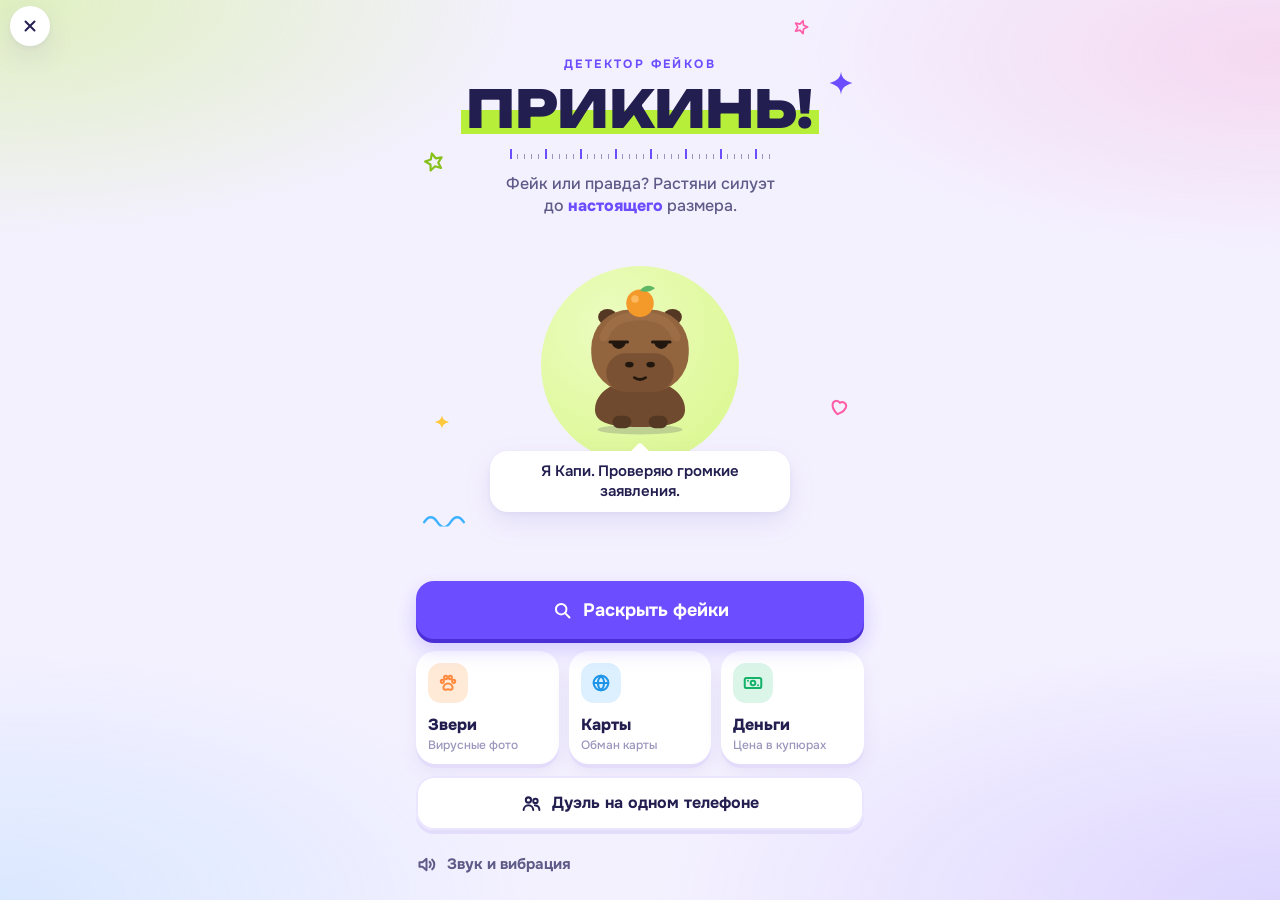
==== game/index.html @ 7335408c "Show how many times the reference fits, as a row of pictograms After each round the result sheet now" ====
<!doctype html>
<html lang="ru">
<head>
  <meta charset="utf-8">
  <meta name="viewport" content="width=device-width, initial-scale=1, maximum-scale=1, user-scalable=no, viewport-fit=cover">
  <meta name="theme-color" content="#f4f1ff">
  <title>Прикинь!</title>
  <!-- Шрифты лежат рядом с игрой (OFL 1.1), никаких внешних хостов -->
  <link rel="preload" href="fonts/unbounded.woff2" as="font" type="font/woff2" crossorigin>
  <link rel="preload" href="fonts/onest.woff2" as="font" type="font/woff2" crossorigin>
  <link rel="stylesheet" href="css/style.css">
</head>
<body>
  <!-- Иконки игры: свои векторы, рисуются цветом текста -->
  <svg class="sprite" xmlns="http://www.w3.org/2000/svg" aria-hidden="true">
    <symbol id="i-x" viewBox="0 0 24 24"><path d="M6 6l12 12M18 6L6 18"/></symbol>
    <symbol id="i-sound" viewBox="0 0 24 24"><path d="M4 9.5h3.5L12 5.5v13l-4.5-4H4z"/><path d="M15.5 9a4 4 0 0 1 0 6M18.5 6.5a7.5 7.5 0 0 1 0 11"/></symbol>
    <symbol id="i-mute" viewBox="0 0 24 24"><path d="M4 9.5h3.5L12 5.5v13l-4.5-4H4z"/><path d="M16 9.5l5 5M21 9.5l-5 5"/></symbol>
    <symbol id="i-minus" viewBox="0 0 24 24"><path d="M5 12h14"/></symbol>
    <symbol id="i-plus" viewBox="0 0 24 24"><path d="M12 5v14M5 12h14"/></symbol>
    <symbol id="i-check" viewBox="0 0 24 24"><path d="M5 12.5l4.5 4.5L19 7.5"/></symbol>
    <symbol id="i-arrow" viewBox="0 0 24 24"><path d="M5 12h14M13 6l6 6-6 6"/></symbol>
    <symbol id="i-retry" viewBox="0 0 24 24"><path d="M4.5 12a7.5 7.5 0 1 0 2.2-5.3"/><path d="M4 4.5v4h4"/></symbol>
    <symbol id="i-share" viewBox="0 0 24 24"><path d="M12 15V4M7.5 8.5L12 4l4.5 4.5"/><path d="M5 13v5a2 2 0 0 0 2 2h10a2 2 0 0 0 2-2v-5"/></symbol>
    <symbol id="i-menu" viewBox="0 0 24 24"><rect x="4" y="4" width="6.5" height="6.5" rx="1.5"/><rect x="13.5" y="4" width="6.5" height="6.5" rx="1.5"/><rect x="4" y="13.5" width="6.5" height="6.5" rx="1.5"/><rect x="13.5" y="13.5" width="6.5" height="6.5" rx="1.5"/></symbol>
    <symbol id="i-duel" viewBox="0 0 24 24"><circle cx="8.5" cy="8" r="3"/><path d="M3 19.5c0-3.1 2.5-5.5 5.5-5.5s5.5 2.4 5.5 5.5"/><circle cx="16.5" cy="9" r="2.5"/><path d="M15.8 14.1c2.9.3 5.2 2.4 5.2 5.4"/></symbol>
    <symbol id="i-search" viewBox="0 0 24 24"><circle cx="10.5" cy="10.5" r="6"/><path d="M15 15l5 5"/></symbol>
    <symbol id="i-paw" viewBox="0 0 24 24"><path d="M12 12.5c-3 0-5 2.7-5 4.7 0 1.4 1.1 2.1 2.4 2.1 1 0 1.6-.5 2.6-.5s1.6.5 2.6.5c1.3 0 2.4-.7 2.4-2.1 0-2-2-4.7-5-4.7z"/><circle cx="5.8" cy="10.2" r="1.7"/><circle cx="9.5" cy="6" r="1.8"/><circle cx="14.5" cy="6" r="1.8"/><circle cx="18.2" cy="10.2" r="1.7"/></symbol>
    <symbol id="i-globe" viewBox="0 0 24 24"><circle cx="12" cy="12" r="8"/><path d="M4 12h16M12 4c2.3 2.3 3.4 5 3.4 8s-1.1 5.7-3.4 8c-2.3-2.3-3.4-5-3.4-8s1.1-5.7 3.4-8z"/></symbol>
    <symbol id="i-map" viewBox="0 0 24 24"><path d="M3.5 6.5l5.5-2 6 2 5.5-2v13l-5.5 2-6-2-5.5 2z"/><path d="M9 4.5v13M15 6.5v13"/></symbol>
    <symbol id="i-cash" viewBox="0 0 24 24"><rect x="3" y="6.5" width="18" height="11" rx="2"/><circle cx="12" cy="12" r="2.5"/><path d="M6.5 9.5h.01M17.5 14.5h.01"/></symbol>
    <symbol id="i-coin" viewBox="0 0 24 24"><circle cx="12" cy="12" r="8.5"/><circle cx="12" cy="12" r="4.5"/></symbol>
    <symbol id="i-lock" viewBox="0 0 24 24"><rect x="5" y="11" width="14" height="9" rx="2"/><path d="M8 11V8a4 4 0 0 1 8 0v3"/></symbol>
    <symbol id="i-bolt" viewBox="0 0 24 24"><path d="M13 3L5.5 13.5H12L11 21l7.5-10.5H12z"/></symbol>
    <symbol id="i-trophy" viewBox="0 0 24 24"><path d="M8 4h8v5a4 4 0 0 1-8 0z"/><path d="M8 6H5a3 3 0 0 0 3 4M16 6h3a3 3 0 0 1-3 4M12 13v4M8.5 20h7M10 17h4"/></symbol>
    <symbol id="i-target" viewBox="0 0 24 24"><circle cx="12" cy="12" r="8"/><circle cx="12" cy="12" r="4"/><path d="M12 12h.01"/></symbol>
    <symbol id="i-trend" viewBox="0 0 24 24"><path d="M4 17l5.5-5.5 3.5 3.5L20 8"/><path d="M15 8h5v5"/></symbol>
    <symbol id="i-chat" viewBox="0 0 24 24"><path d="M5 5h14a1.5 1.5 0 0 1 1.5 1.5v9A1.5 1.5 0 0 1 19 17h-8l-4.5 3.5V17H5a1.5 1.5 0 0 1-1.5-1.5v-9A1.5 1.5 0 0 1 5 5z"/></symbol>
    <symbol id="i-film" viewBox="0 0 24 24"><rect x="4" y="4" width="16" height="16" rx="2"/><path d="M8.5 4v16M15.5 4v16M4 9h4.5M4 15h4.5M15.5 9H20M15.5 15H20"/></symbol>
    <symbol id="i-camera" viewBox="0 0 24 24"><path d="M4 8.5A1.5 1.5 0 0 1 5.5 7H8l1.5-2h5L16 7h2.5A1.5 1.5 0 0 1 20 8.5v9a1.5 1.5 0 0 1-1.5 1.5h-13A1.5 1.5 0 0 1 4 17.5z"/><circle cx="12" cy="13" r="3.5"/></symbol>
    <symbol id="i-rumor" viewBox="0 0 24 24"><path d="M3.5 5h10v7.5h-5l-3 2.5v-2.5h-2z"/><path d="M16.5 9.5h4v7.5H19v2.5l-3-2.5h-5.5V15.5"/></symbol>
    <symbol id="i-tv" viewBox="0 0 24 24"><rect x="3.5" y="7" width="17" height="12" rx="2"/><path d="M9 3.5l3 3.5 3-3.5"/></symbol>
    <symbol id="i-bulb" viewBox="0 0 24 24"><path d="M9.5 18h5M10.5 21h3"/><path d="M12 3a6 6 0 0 0-3.6 10.8c.7.5 1.1 1.3 1.1 2.1v.1h5v-.1c0-.8.4-1.6 1.1-2.1A6 6 0 0 0 12 3z"/></symbol>
    <symbol id="i-calc" viewBox="0 0 24 24"><rect x="5" y="3.5" width="14" height="17" rx="2"/><path d="M8.5 7.5h7M8.5 12h.01M12 12h.01M15.5 12h.01M8.5 16h.01M12 16h.01M15.5 16h.01"/></symbol>
    <symbol id="i-ruler" viewBox="0 0 24 24"><rect x="3" y="8" width="18" height="8" rx="1.5"/><path d="M7 8v3M11 8v4.5M15 8v3M19 8v4.5"/></symbol>
    <symbol id="i-calendar" viewBox="0 0 24 24"><rect x="4" y="5.5" width="16" height="14" rx="2"/><path d="M4 10h16M8.5 3.5v4M15.5 3.5v4"/></symbol>
    <symbol id="i-up" viewBox="0 0 24 24"><path d="M6 15l6-6 6 6"/></symbol>
    <symbol id="i-down" viewBox="0 0 24 24"><path d="M6 9l6 6 6-6"/></symbol>
    <symbol id="i-handoff" viewBox="0 0 24 24"><rect x="3.5" y="3.5" width="9" height="17" rx="2"/><path d="M7 17h2"/><path d="M15 12h6M18.5 9l2.5 3-2.5 3"/></symbol>
    <!-- рисованные украшения в стиле SberKids: звёздочки, сердечки, искры -->
    <symbol id="d-spark" viewBox="0 0 24 24"><path d="M12 1.5c.7 5.2 2.6 8 10.5 10.5-7.9 2.5-9.8 5.3-10.5 10.5-.7-5.2-2.6-8-10.5-10.5C9.4 9.5 11.3 6.7 12 1.5z" fill="currentColor" stroke="none"/></symbol>
    <symbol id="d-star" viewBox="0 0 24 24"><path d="M12 3.2l2.5 5.6 6 .6-4.5 4.1 1.3 6-5.3-3.1-5.3 3.1 1.3-6L3.5 9.4l6-.6z"/></symbol>
    <symbol id="d-heart" viewBox="0 0 24 24"><path d="M12 20s-7.5-4.6-7.5-10.2A4.3 4.3 0 0 1 12 7.4a4.3 4.3 0 0 1 7.5 2.4C19.5 15.4 12 20 12 20z"/></symbol>
    <symbol id="d-squiggle" viewBox="0 0 40 12"><path d="M2 8c4-6 8-6 12 0s8 6 12 0 8-6 12 0"/></symbol>
    <symbol id="i-shield" viewBox="0 0 24 24"><path d="M12 3l7 3v5.2c0 4.3-3 7.8-7 9.8-4-2-7-5.5-7-9.8V6z"/><path d="M9 12l2.2 2.2L15.5 10"/></symbol>
  </svg>

  <div id="bg" aria-hidden="true"></div>

  <!-- Старт -->
  <section class="screen" id="scr-start">
    <div class="doodles" aria-hidden="true">
      <svg class="dd dd1"><use href="#d-spark"/></svg>
      <svg class="dd dd2"><use href="#d-star"/></svg>
      <svg class="dd dd3"><use href="#d-heart"/></svg>
      <svg class="dd dd4"><use href="#d-spark"/></svg>
      <svg class="dd dd5" viewBox="0 0 40 12"><use href="#d-squiggle"/></svg>
      <svg class="dd dd6"><use href="#d-star"/></svg>
    </div>
    <div class="start-top">
      <div class="eyebrow">Детектор фейков</div>
      <h1 class="logo"><span>ПРИКИНЬ!</span></h1>
      <div class="ruler-deco" aria-hidden="true"></div>
      <p class="tagline" id="tagline">Фейк или правда? Растяни силуэт<br>до <b>настоящего</b> размера.</p>
      <div class="event" id="event" hidden><span class="chip-ic"><svg class="ic"><use href="#i-calendar"/></svg></span><div><b class="ev-title"></b><span class="ev-text"></span></div></div>
    </div>
    <div class="start-hero">
      <div class="capy capy-hero" id="capy-start"></div>
      <div class="hero-bubble" id="hero-bubble">Я Капи. Проверяю громкие заявления.</div>
    </div>
    <div class="start-btns">
      <button class="btn btn-primary btn-big" data-mode="chaos" disabled><svg class="ic"><use href="#i-search"/></svg>Раскрыть фейки</button>
      <div class="modes">
        <button class="tile" data-mode="animals" disabled><span class="chip-ic"><svg class="ic"><use href="#i-paw"/></svg></span><span>Звери<small>Вирусные фото</small></span></button>
        <button class="tile" data-mode="countries" disabled><span class="chip-ic"><svg class="ic"><use href="#i-globe"/></svg></span><span>Карты<small>Обман карты</small></span></button>
        <button class="tile" data-mode="money" disabled><span class="chip-ic"><svg class="ic"><use href="#i-cash"/></svg></span><span>Деньги<small>Цена в купюрах</small></span></button>
      </div>
      <button class="btn" id="btn-duel" disabled><svg class="ic"><use href="#i-duel"/></svg>Дуэль на одном телефоне</button>
      <div class="start-foot">
        <button class="btn btn-ghost btn-sm js-sound"><svg class="ic"><use href="#i-sound"/></svg><span>Звук</span></button>
        <p class="record" id="record" hidden></p>
      </div>
      <p class="load-error" id="load-error" hidden>Не получилось загрузить уровни. <button class="btn btn-sm" id="btn-reload"><svg class="ic"><use href="#i-retry"/></svg>Ещё раз</button></p>
    </div>
  </section>

  <!-- Игра -->
  <section class="screen" id="scr-game" hidden>
    <header class="hud">
      <div class="dots" id="dots"></div>
      <div class="combo" id="combo" hidden></div>
      <div class="hud-score" id="hud-score">0</div>
    </header>

    <article class="post" id="banner">
      <div class="post-head">
        <span class="post-ava" id="post-ava"></span>
        <span class="post-src" id="post-src"></span>
        <span class="post-tag" id="post-tag"></span>
      </div>
      <p class="claim" id="claim"></p>
      <div class="ask" id="ask"></div>
    </article>

    <div class="turn" id="turn" hidden></div>

    <div class="board" id="board"></div>

    <footer class="controls">
      <button class="icon-btn js-sound" aria-label="Звук"><svg class="ic"><use href="#i-sound"/></svg></button>
      <button class="icon-btn" id="btn-minus" aria-label="Меньше"><svg class="ic"><use href="#i-minus"/></svg></button>
      <button class="btn btn-primary btn-go" id="btn-go"><svg class="ic"><use href="#i-check"/></svg>Фиксирую</button>
      <button class="icon-btn" id="btn-plus" aria-label="Больше"><svg class="ic"><use href="#i-plus"/></svg></button>
    </footer>

    <div class="sheet" id="sheet" hidden>
      <div class="sheet-inner">
        <div class="res-head">
          <div class="res-main">
            <span class="res-badge" id="res-badge"></span>
            <div class="res-sub" id="res-sub"></div>
          </div>
          <div class="res-side">
            <div class="res-score" id="res-score"></div>
            <div class="res-rank" id="res-rank"></div>
          </div>
        </div>
        <div class="res-rows" id="res-rows"></div>
        <div class="res-box res-fact" id="res-fact-box">
          <div class="box-head"><span class="box-ic" id="fact-ic"></span><b id="fact-title">Почему фейк</b><span class="box-name" id="fact-name"></span></div>
          <p id="res-fact"></p>
        </div>
        <div class="res-box res-tip" id="res-tip-box">
          <div class="box-head"><svg class="ic"><use href="#i-bulb"/></svg><b>Факт</b></div>
          <p id="res-tip"></p>
        </div>
        <button class="btn btn-primary btn-big" id="btn-next"><span>Дальше</span><svg class="ic"><use href="#i-arrow"/></svg></button>
      </div>
    </div>
  </section>

  <!-- Итоги -->
  <section class="screen scroll" id="scr-end" hidden>
    <div class="end-head">
      <div class="end-kicker" id="end-kicker">Итог проверки</div>
      <div class="end-score" id="end-score"></div>
      <div class="end-title"><svg class="ic"><use href="#i-shield"/></svg><span id="end-title"></span></div>
      <div class="end-level" id="end-level"></div>
    </div>
    <div class="end-hero">
      <div class="capy capy-end" id="capy-end"></div>
      <div class="end-grid" id="end-grid"></div>
    </div>
    <div class="end-btns">
      <button class="btn btn-primary btn-big" id="btn-share"><svg class="ic"><use href="#i-share"/></svg>Отправить результат другу</button>
      <button class="btn" id="btn-again"><svg class="ic"><use href="#i-retry"/></svg>Ещё раз — новые пары</button>
    </div>
    <div class="panel" id="end-best"></div>
    <div class="panel" id="end-unlocks"></div>
    <div class="panel" id="end-lessons"></div>
    <div class="end-btns">
      <button class="btn" id="btn-to-duel"><svg class="ic"><use href="#i-duel"/></svg>Вызвать друга на дуэль</button>
      <button class="btn btn-ghost btn-sm" id="btn-menu"><svg class="ic"><use href="#i-menu"/></svg>В меню</button>
    </div>
  </section>

  <!-- Итоги дуэли -->
  <section class="screen scroll" id="scr-duel-end" hidden>
    <div class="end-head">
      <div class="end-kicker">Дуэль</div>
      <div class="duel-score" id="duel-score"></div>
      <div class="end-title"><svg class="ic"><use href="#i-trophy"/></svg><span id="duel-title"></span></div>
    </div>
    <div class="end-hero">
      <div class="capy capy-end" id="capy-duel"></div>
      <div class="end-grid duel" id="duel-grid"></div>
      <div class="duel-legend"><span class="p1">Игрок 1</span><span class="p2">Игрок 2</span><span class="p0">Ничья</span></div>
    </div>
    <div class="end-btns">
      <button class="btn btn-primary btn-big" id="btn-duel-share"><svg class="ic"><use href="#i-share"/></svg>Поделиться</button>
      <button class="btn" id="btn-rematch"><svg class="ic"><use href="#i-retry"/></svg>Реванш</button>
      <button class="btn btn-ghost btn-sm" id="btn-duel-menu"><svg class="ic"><use href="#i-menu"/></svg>В меню</button>
    </div>
  </section>

  <!-- Заставка раунда -->
  <div class="intro" id="intro" hidden>
    <div class="intro-tag" id="intro-tag"></div>
    <div class="intro-a" id="intro-a"></div>
    <div class="intro-vs"><i></i><span>VS</span><i></i></div>
    <div class="intro-b" id="intro-b"></div>
    <div class="intro-q" id="intro-q"></div>
  </div>

  <!-- Передай телефон -->
  <div class="overlay" id="pass" hidden>
    <div class="pass-card">
      <div class="pass-ic"><svg class="ic"><use href="#i-handoff"/></svg></div>
      <div class="pass-title" id="pass-title"></div>
      <p id="pass-text"></p>
      <button class="btn btn-primary btn-big" id="btn-pass"></button>
    </div>
  </div>

  <!-- Предпросмотр карточки «поделиться» -->
  <div class="overlay" id="share-view" hidden>
    <div class="share-card">
      <div class="share-title">Твоя карточка</div>
      <img id="share-img" alt="Карточка с результатом">
      <p class="share-note" id="share-note"></p>
      <button class="btn btn-primary btn-big" id="btn-share-ok">Готово</button>
    </div>
  </div>

  <!-- Закрыть игру: всегда в левом верхнем углу -->
  <button class="close-x" id="btn-close" aria-label="Закрыть игру"><svg class="ic"><use href="#i-x"/></svg></button>

  <canvas id="fx" aria-hidden="true"></canvas>
  <div class="toast" id="toast" hidden></div>

  <script src="js/util.js"></script>
  <script src="js/bridge.js"></script>
  <script src="js/sound.js"></script>
  <script src="js/capy.js"></script>
  <script src="js/fx.js"></script>
  <script src="js/assets.js"></script>
  <script src="js/content.js"></script>
  <script src="js/board.js"></script>
  <script src="js/share.js"></script>
  <script src="js/game.js"></script>
</body>
</html>
---- game/css/style.css ----
/* Шрифты лежат рядом с игрой: подмножество кириллица + латиница, OFL 1.1 (см. fonts/) */
@font-face {
  font-family: "Onest";
  src: url("../fonts/onest.woff2") format("woff2");
  font-weight: 400 800; font-style: normal; font-display: swap;
}
@font-face {
  font-family: "Unbounded";
  src: url("../fonts/unbounded.woff2") format("woff2");
  font-weight: 500 900; font-style: normal; font-display: swap;
}

/* Светлая детская тема в цветах SberKids: лаванда, белые карточки,
   фиолетовый, лайм и розовый. Цвет несёт смысл и в доске, и в разборе. */
:root {
  --bg: #f4f1ff;
  --surface: #ffffff;
  --surface-2: #f6f4ff;
  --surface-3: #ebe6ff;
  --line: rgba(34, 30, 79, .08);
  --line-2: rgba(34, 30, 79, .14);
  --text: #221e4f;
  --text-2: #5f5b88;
  --text-3: #9b97bc;
  --violet: #6c4dff;
  --violet-deep: #4b2fd6;
  --violet-soft: #ece7ff;
  --lime: #b6ee3a;
  --lime-deep: #86c01a;
  --lime-text: #4d8500;
  --pink: #ff5ca8;
  --pink-text: #e0337f;
  --yellow: #ffc83d;
  --orange: #ff8a3d;
  --orange-text: #e0661a;
  --green: #17b26a;
  --red: #ff4d5e;
  --sky: #3fb2ff;
  --ref: #2c2862;
  --press: #e3ddfb;
  --shadow: 0 10px 28px rgba(76, 56, 170, .10), 0 2px 6px rgba(76, 56, 170, .06);
  --font: "Onest", system-ui, -apple-system, "Segoe UI", Roboto, sans-serif;
  --display: "Unbounded", "Onest", system-ui, -apple-system, "Segoe UI", Roboto, sans-serif;
  --ease: cubic-bezier(.2, .8, .2, 1);
  --bounce: cubic-bezier(.3, 1.4, .5, 1);
  /* слева сверху приложение рисует свою кнопку «назад» поверх WebView */
  --app-btn: 56px;
  --safe-top: env(safe-area-inset-top, 0px);
  --safe-bottom: env(safe-area-inset-bottom, 0px);
}

* { box-sizing: border-box; -webkit-tap-highlight-color: transparent; }
html, body { margin: 0; height: 100%; overflow: hidden; }
body {
  background: var(--bg);
  color: var(--text);
  font: 400 15px/1.4 var(--font);
  -webkit-user-select: none; user-select: none;
  -webkit-touch-callout: none;
  -webkit-text-size-adjust: 100%;
  -webkit-font-smoothing: antialiased;
  overscroll-behavior: none;
}
button { font: inherit; color: inherit; cursor: pointer; }
[hidden] { display: none !important; }
b { font-weight: 700; }

.sprite { position: absolute; width: 0; height: 0; overflow: hidden; }
.ic {
  width: 20px; height: 20px; flex: 0 0 auto; display: block;
  fill: none; stroke: currentColor; stroke-width: 2; stroke-linecap: round; stroke-linejoin: round;
}
/* иконка в цветном квадратике */
.chip-ic { display: grid; place-items: center; width: 40px; height: 40px; flex: 0 0 40px; border-radius: 13px; background: var(--chip-bg, var(--violet-soft)); color: var(--chip, var(--violet)); }
.chip-ic .ic { width: 22px; height: 22px; stroke-width: 2.2; }

/* ---------- Фон: пастельные пятна, статичные ---------- */
#bg {
  position: fixed; inset: 0; z-index: 0; pointer-events: none;
  background:
    radial-gradient(60% 38% at 0% 0%, rgba(182, 238, 58, .32), rgba(182, 238, 58, 0) 70%),
    radial-gradient(55% 32% at 100% 6%, rgba(255, 92, 168, .16), rgba(255, 92, 168, 0) 70%),
    radial-gradient(70% 42% at 100% 100%, rgba(108, 77, 255, .16), rgba(108, 77, 255, 0) 70%),
    radial-gradient(60% 40% at 0% 100%, rgba(63, 178, 255, .14), rgba(63, 178, 255, 0) 70%);
}
#fx { position: fixed; inset: 0; width: 100%; height: 100%; z-index: 60; pointer-events: none; }

/* ---------- Экраны ---------- */
.screen {
  position: fixed; inset: 0; z-index: 1;
  display: flex; flex-direction: column;
  padding: calc(var(--safe-top) + 8px) 16px calc(var(--safe-bottom) + 14px);
  max-width: 480px; margin: 0 auto;
}
.screen.scroll { overflow-y: auto; -webkit-overflow-scrolling: touch; padding-top: calc(var(--safe-top) + 64px); }
.screen.enter { animation: screenIn .3s var(--ease); }
@keyframes screenIn { from { opacity: 0; transform: translateY(12px); } }

/* ---------- Кнопки: объёмные, нажимаются вниз ---------- */
.btn {
  position: relative; display: flex; align-items: center; justify-content: center; gap: 10px;
  min-height: 54px; padding: 0 18px; border: 0; border-radius: 18px;
  background: var(--surface); color: var(--text);
  font: 700 16px/1.2 var(--font);
  box-shadow: inset 0 0 0 2px var(--surface-3), 0 4px 0 var(--press);
  transition: transform .1s, box-shadow .1s, opacity .15s;
  touch-action: manipulation;
}
.btn:active { transform: translateY(3px); box-shadow: inset 0 0 0 2px var(--surface-3), 0 1px 0 var(--press); }
.btn-primary { background: var(--violet); color: #fff; box-shadow: 0 4px 0 var(--violet-deep), 0 10px 20px rgba(108, 77, 255, .25); }
.btn-primary:active { box-shadow: 0 1px 0 var(--violet-deep), 0 4px 10px rgba(108, 77, 255, .2); }
.btn-big { min-height: 58px; font-size: 18px; }
.btn-ghost { background: transparent; box-shadow: none; color: var(--text-2); }
.btn-ghost:active { box-shadow: none; background: rgba(108, 77, 255, .06); }
.btn-sm { min-height: 44px; padding: 0 14px; font-size: 15px; border-radius: 14px; }
.btn:disabled { opacity: .45; }
.btn .ic { width: 21px; height: 21px; stroke-width: 2.3; }

.icon-btn {
  width: 54px; height: 54px; flex: 0 0 54px; display: grid; place-items: center; padding: 0;
  border: 0; border-radius: 18px; background: var(--surface); color: var(--text);
  box-shadow: inset 0 0 0 2px var(--surface-3), 0 4px 0 var(--press); touch-action: manipulation;
  transition: transform .1s, box-shadow .1s;
}
.icon-btn:active { transform: translateY(3px); box-shadow: inset 0 0 0 2px var(--surface-3), 0 1px 0 var(--press); }
.icon-btn:disabled { opacity: .45; }
.icon-btn .ic { width: 24px; height: 24px; stroke-width: 2.4; }

/* ---------- Старт ---------- */
#scr-start { justify-content: space-between; padding-top: calc(var(--safe-top) + 58px); }
.doodles { position: absolute; inset: 0; pointer-events: none; overflow: hidden; }
.dd { position: absolute; display: block; fill: none; stroke: currentColor; stroke-width: 2.2; stroke-linecap: round; stroke-linejoin: round; }
.dd1 { width: 26px; height: 26px; right: 26px; top: calc(var(--safe-top) + 70px); color: var(--violet); }
.dd2 { width: 24px; height: 24px; left: 22px; top: calc(var(--safe-top) + 150px); color: var(--lime-deep); transform: rotate(-14deg); }
.dd3 { width: 22px; height: 22px; right: 30px; top: 44%; color: var(--pink); transform: rotate(12deg); }
.dd4 { width: 16px; height: 16px; left: 34px; top: 46%; color: var(--yellow); }
.dd5 { width: 44px; height: 14px; left: 22px; top: 57%; color: var(--sky); }
.dd6 { width: 18px; height: 18px; right: 70px; top: calc(var(--safe-top) + 18px); color: var(--pink); transform: rotate(18deg); }
.start-top, .start-hero, .start-btns { position: relative; }
.start-top { text-align: center; }
.eyebrow { font: 700 12px/1 var(--font); letter-spacing: .2em; text-transform: uppercase; color: var(--violet); }
.logo { margin: 12px 0 0; font: 800 clamp(36px, 11.4vw, 52px)/1.05 var(--display); letter-spacing: -.01em; color: var(--text); }
/* лаймовый маркер под словом — как выделения в материалах SberKids */
.logo span {
  padding: 0 .1em;
  background: linear-gradient(transparent 52%, var(--lime) 52%, var(--lime) 90%, transparent 90%);
  -webkit-box-decoration-break: clone; box-decoration-break: clone;
}
.ruler-deco {
  width: min(260px, 74%); height: 10px; margin: 12px auto 0;
  background:
    repeating-linear-gradient(90deg, var(--violet) 0 2px, transparent 2px 35px) left bottom / 100% 10px no-repeat,
    repeating-linear-gradient(90deg, var(--text-3) 0 1.5px, transparent 1.5px 7px) left bottom / 100% 5px no-repeat;
}
.tagline { margin: 14px 0 0; color: var(--text-2); font-size: 16px; font-weight: 500; line-height: 1.4; }
.tagline b { color: var(--violet); font-weight: 800; }
/* Баннер события из расписания в game.json */
.event {
  display: flex; align-items: center; gap: 12px; text-align: left; margin: 16px auto 0; max-width: 360px;
  padding: 10px 14px 10px 10px; border-radius: 18px; background: var(--surface); box-shadow: var(--shadow);
  animation: popIn .45s .15s both var(--bounce);
}
.event .chip-ic { --chip-bg: #fff3d1; --chip: #e5a100; }
.event .ev-title { display: block; font-size: 15px; font-weight: 800; }
.event .ev-text { display: block; font-size: 13px; color: var(--text-2); }
.event .ev-text:empty { display: none; }
@keyframes popIn { from { opacity: 0; transform: scale(.85); } }

.start-hero {
  position: relative; flex: 1 1 auto; display: flex; flex-direction: column; align-items: center; justify-content: center;
  min-height: 0; padding: 6px 0;
}
/* лаймовый круг-сцена под Капи */
.capy-hero { position: relative; width: min(36vw, 150px); cursor: pointer; }
.capy-hero::before {
  content: ""; position: absolute; left: 50%; top: 52%; width: 132%; padding-top: 132%;
  transform: translate(-50%, -50%); border-radius: 50%;
  background: radial-gradient(circle at 35% 30%, #ecfcc0, #d9f78a);
}
.capy-hero svg { position: relative; }
.hero-bubble {
  position: relative; margin-top: 14px; max-width: 300px; padding: 10px 16px; border-radius: 18px;
  background: var(--surface); box-shadow: var(--shadow);
  color: var(--text); font-size: 15px; font-weight: 600; line-height: 1.35; text-align: center;
  animation: popIn .4s .1s both var(--bounce);
}
.hero-bubble::before {
  content: ""; position: absolute; top: -6px; left: 50%; width: 14px; height: 14px; margin-left: -7px;
  background: var(--surface); transform: rotate(45deg); border-radius: 3px 0 0 0;
}
.start-btns { display: flex; flex-direction: column; gap: 12px; }
.modes { display: flex; gap: 10px; }
.tile {
  flex: 1 1 0; min-width: 0; display: flex; flex-direction: column; align-items: flex-start; justify-content: space-between; gap: 12px;
  min-height: 98px; padding: 12px 12px 12px; border: 0; border-radius: 20px;
  background: var(--surface); color: var(--text); text-align: left;
  box-shadow: 0 4px 0 var(--press), 0 8px 20px rgba(76, 56, 170, .08);
  font-size: 16px; font-weight: 800; line-height: 1.2;
  transition: transform .1s, box-shadow .1s, opacity .15s; touch-action: manipulation;
}
.tile:active { transform: translateY(3px); box-shadow: 0 1px 0 var(--press), 0 4px 10px rgba(76, 56, 170, .06); }
.tile:disabled { opacity: .45; }
.tile small { display: block; margin-top: 3px; font-size: 12px; font-weight: 500; color: var(--text-3); white-space: nowrap; overflow: hidden; text-overflow: ellipsis; }
.tile > span:last-child { max-width: 100%; }
.tile[data-mode="animals"] .chip-ic { --chip-bg: #ffead7; --chip: var(--orange); }
.tile[data-mode="countries"] .chip-ic { --chip-bg: #dcf0ff; --chip: #1f95e8; }
.tile[data-mode="money"] .chip-ic { --chip-bg: #dbf6e8; --chip: var(--green); }
.start-foot { display: flex; align-items: center; justify-content: space-between; gap: 10px; min-height: 44px; }
.start-foot .btn { padding: 0 10px; margin-left: -10px; }
.record { margin: 0; color: var(--text-2); font-size: 13px; font-weight: 700; display: flex; align-items: center; gap: 6px; }
.record .ic { width: 16px; height: 16px; color: var(--orange); }
.load-error { margin: 0; color: var(--text-2); font-weight: 600; display: flex; gap: 10px; align-items: center; justify-content: center; }
.load-error .btn { flex: 0 0 auto; }

/* ---------- Капибара ---------- */
.capy { position: relative; }
.capy svg { display: block; width: 100%; height: auto; overflow: visible; }
.capy .eyes, .capy .mouth, .capy .acc { display: none; }
.capy[data-mood="idle"] .e-idle, .capy[data-mood="idle"] .m-idle,
.capy[data-mood="think"] .e-think, .capy[data-mood="think"] .m-think,
.capy[data-mood="happy"] .e-happy, .capy[data-mood="happy"] .m-happy,
.capy[data-mood="ok"] .e-idle, .capy[data-mood="ok"] .m-happy,
.capy[data-mood="shock"] .e-shock, .capy[data-mood="shock"] .m-shock { display: inline; }
.capy[data-orange] .acc-orange, .capy[data-glasses] .acc-glasses, .capy[data-medal] .acc-medal, .capy[data-crown] .acc-crown { display: inline; }
.capy[data-crown] .acc-orange { display: none; }
/* Капи реагирует только на действие и сразу затихает — без вечных анимаций */
.capy .body { transform-origin: 60px 112px; }
.capy[data-mood="happy"] .body { animation: hop .55s var(--bounce); }
.capy[data-mood="shock"] .body { animation: nudge .35s ease-in-out 2; }
@keyframes hop { 0% { transform: scale(1.08, .92); } 45% { transform: translateY(-12px) scale(.96, 1.05); } 100% { transform: none; } }
@keyframes nudge { 0%, 100% { transform: none; } 25% { transform: translateX(-3px); } 75% { transform: translateX(3px); } }

/* ---------- HUD ---------- */
.hud { display: flex; align-items: center; gap: 10px; height: 42px; margin-left: var(--app-btn); }
.dots { flex: 1; display: flex; gap: 5px; }
.dots i { flex: 1; height: 8px; border-radius: 4px; background: rgba(34, 30, 79, .1); transition: background-color .3s; }
.dots i.boss { background: rgba(255, 138, 61, .35); }
.dots i.cur { background: var(--violet); }
.dots i.boss.cur { background: var(--orange); }
.dots i.s0 { background: #cfcbe6; } .dots i.s1 { background: #ffb020; } .dots i.s2 { background: #9cd92b; } .dots i.s3 { background: var(--green); }
.combo {
  display: flex; align-items: center; gap: 4px; padding: 6px 10px 6px 8px; border-radius: 999px;
  background: #ffead7; color: var(--orange-text); font-size: 13px; font-weight: 800; white-space: nowrap;
}
.combo .ic { width: 14px; height: 14px; stroke-width: 2.4; }
.combo.combo { animation: chipIn .4s var(--bounce); }
@keyframes chipIn { from { opacity: 0; transform: scale(.6); } }
.hud-score {
  min-width: 60px; padding: 7px 12px; border-radius: 14px; background: var(--surface); box-shadow: var(--shadow);
  font: 800 15px/1.2 var(--display); text-align: center; font-variant-numeric: tabular-nums; white-space: nowrap; color: var(--text);
}
.hud-score .p2 { color: var(--pink-text); }
.hud-score.bump { animation: bump .45s var(--bounce); }
@keyframes bump { 35% { transform: scale(1.18); } }

/* ---------- Пост с заявлением ---------- */
.post { margin-top: 8px; padding: 12px 14px; border-radius: 22px; background: var(--surface); box-shadow: var(--shadow); }
.post-head { display: flex; align-items: center; gap: 8px; min-height: 28px; }
.post-ava { width: 28px; height: 28px; flex: 0 0 28px; display: grid; place-items: center; border-radius: 50%; background: var(--violet-soft); color: var(--violet); }
.post-ava .ic { width: 16px; height: 16px; stroke-width: 2.2; }
.post-src { flex: 1; min-width: 0; font-size: 13px; font-weight: 700; color: var(--text-2); white-space: nowrap; overflow: hidden; text-overflow: ellipsis; }
.post-tag { flex: 0 0 auto; font-size: 12px; font-weight: 700; color: var(--text-3); font-variant-numeric: tabular-nums; }
.post-tag.boss, .post-tag.rematch { padding: 4px 9px; border-radius: 9px; font-weight: 800; }
.post-tag.boss { background: #ffead7; color: var(--orange-text); }
.post-tag.rematch { background: #ffe3f1; color: var(--pink-text); }
.claim { margin: 8px 0 0; font-size: 18px; font-weight: 700; line-height: 1.3; }
.claim.in { animation: fadeUp .35s var(--ease); }
@keyframes fadeUp { from { opacity: 0; transform: translateY(6px); } }
.ask {
  display: flex; align-items: center; gap: 8px; margin-top: 10px; padding-top: 10px; border-top: 2px dashed var(--surface-3);
  font-size: 14px; font-weight: 500; color: var(--text-2); line-height: 1.3;
}
.ask .ic { width: 18px; height: 18px; color: var(--violet); stroke-width: 2.4; }
.ask b { color: var(--violet); font-weight: 800; }
.turn {
  display: flex; align-items: center; justify-content: center; gap: 8px; margin-top: 8px; padding: 8px; border-radius: 14px;
  background: var(--surface); box-shadow: var(--shadow); font-size: 14px; font-weight: 800;
}
.turn::before { content: ""; width: 12px; height: 12px; border-radius: 4px; background: var(--lime); box-shadow: inset 0 0 0 2px var(--text); }
.turn.p2::before { background: var(--pink); }

/* ---------- Доска: пастельный «миллиметровый» лист, цвет задаёт game.json → theme ---------- */
.board {
  --tint: var(--board-a, #ffe9c4);
  position: relative; flex: 1; min-height: 220px; margin: 10px 0 12px; border-radius: 24px; overflow: hidden;
  background-color: var(--tint);
  background-image:
    linear-gradient(rgba(255, 255, 255, .6) 1.5px, transparent 1.5px),
    linear-gradient(90deg, rgba(255, 255, 255, .6) 1.5px, transparent 1.5px);
  background-size: 26px 26px; background-position: -1px -1px;
  box-shadow: inset 0 0 0 3px rgba(255, 255, 255, .75), var(--shadow);
  touch-action: none;
}
.board.is-country { --tint: var(--board-c, #dcefff); }
.board.is-money { --tint: var(--board-m, #dbf6e8); }
.bglow { position: absolute; inset: 0; pointer-events: none; background: radial-gradient(80% 50% at 50% 0%, rgba(255, 255, 255, .55), rgba(255, 255, 255, 0)); }
.board.boss { box-shadow: inset 0 0 0 3px var(--orange), 0 0 0 5px rgba(255, 138, 61, .18), var(--shadow); }
.bsvg { position: absolute; left: 0; top: 0; overflow: hidden; }
.grounds line { stroke: rgba(34, 30, 79, .28); stroke-width: 2; stroke-linecap: round; }
.item.ref path { fill: var(--ref); stroke: none; }
/* догадка — как наклейка: яркая заливка и тёмный контур */
.item.guess .ol path { fill: var(--text); stroke: var(--text); stroke-width: 5; vector-effect: non-scaling-stroke; stroke-linejoin: round; }
.item.guess .fl path { fill: var(--lime); stroke: none; }
.item.g2 .fl path { fill: var(--pink); }
.item.guess.active .ol path { stroke-width: 6; }
.item.truth path { fill: rgba(108, 77, 255, .16); stroke: var(--violet); stroke-width: 3; stroke-dasharray: 9 6; vector-effect: non-scaling-stroke; }
.item.truth.slam { transform-box: fill-box; transform-origin: center; animation: truthIn .5s var(--bounce); }
@keyframes truthIn { from { opacity: 0; transform: scale(1.12); } }

.chip-ref {
  position: absolute; left: 10px; top: 10px; pointer-events: none;
  display: flex; align-items: center; gap: 7px; max-width: calc(100% - 20px); padding: 6px 11px 6px 8px; border-radius: 999px;
  background: rgba(255, 255, 255, .92); box-shadow: 0 2px 8px rgba(34, 30, 79, .08);
  font-size: 12px; font-weight: 600; color: var(--text-2); white-space: nowrap; overflow: hidden;
}
.chip-ref i { width: 12px; height: 12px; flex: 0 0 12px; border-radius: 4px; background: var(--ref); }
.chip-ref b { color: var(--text); font-weight: 800; }
.chip-ref span::before { content: "·"; margin-right: 7px; color: var(--text-3); }
.vchip {
  position: absolute; left: 0; top: 0; pointer-events: none; white-space: nowrap;
  display: flex; align-items: center; gap: 4px;
  padding: 4px 9px; border-radius: 10px; font-size: 14px; font-weight: 800; font-variant-numeric: tabular-nums;
  background: var(--lime); color: var(--text); box-shadow: inset 0 0 0 2px var(--text); transition: opacity .15s;
}
.vchip .ic { width: 14px; height: 14px; stroke-width: 3; }
.vchip.v2 { background: var(--pink); color: #fff; }
.vchip.vt { background: var(--violet); color: #fff; box-shadow: 0 3px 10px rgba(108, 77, 255, .35); }
.ruler { position: absolute; left: 12px; bottom: 10px; display: flex; align-items: center; gap: 7px; pointer-events: none; }
.ruler i { display: block; height: 8px; border: 2px solid var(--text-2); border-top: 0; border-radius: 0 0 2px 2px; }
.ruler span { font-size: 12px; font-weight: 700; color: var(--text-2); font-variant-numeric: tabular-nums; }
.board.shake { animation: shake .3s ease-out; }
@keyframes shake { 20% { transform: translateX(-5px); } 45% { transform: translateX(4px); } 70% { transform: translateX(-2px); } }

/* Сканер: луч проходит по доске перед вердиктом */
.scan {
  position: absolute; inset: 0; pointer-events: none; opacity: 0; transform: translateY(-101%);
  background: linear-gradient(to bottom, rgba(108, 77, 255, 0) 60%, rgba(108, 77, 255, .14));
}
.scan::after {
  content: ""; position: absolute; left: 0; right: 0; bottom: 0; height: 3px;
  background: var(--violet); box-shadow: 0 0 14px 3px rgba(108, 77, 255, .45);
}
.board.scanning .scan { animation: scan .46s cubic-bezier(.45, 0, .25, 1) forwards; }
@keyframes scan {
  0% { opacity: 1; transform: translateY(-101%); }
  82% { opacity: 1; transform: translateY(0); }
  100% { opacity: 0; transform: translateY(0); }
}

/* Демо свайпа: дорожка с ручкой, ручка ездит вверх-вниз */
.swipe-demo {
  position: absolute; right: 14px; top: 50%; margin-top: -80px; z-index: 3; pointer-events: none;
  width: 48px; height: 160px; padding: 8px 0; display: none;
  flex-direction: column; align-items: center; justify-content: space-between;
  background: rgba(255, 255, 255, .92); border-radius: 24px; box-shadow: var(--shadow);
  color: var(--violet);
}
.board.demo .swipe-demo { display: flex; animation: popIn .35s var(--bounce); }
.swipe-demo .ic { width: 20px; height: 20px; stroke-width: 2.6; }
.sd-hand { width: 24px; height: 24px; border-radius: 50%; background: var(--violet); box-shadow: 0 0 0 6px rgba(108, 77, 255, .18); will-change: transform; }

/* Штамп вердикта на доске */
.verdict {
  position: absolute; left: 50%; top: 42%; z-index: 4; pointer-events: none; opacity: 0;
  transform: translate(-50%, -50%) rotate(-7deg);
  padding: 9px 20px 8px; border: 4px solid currentColor; border-radius: 16px;
  background: #fff; color: var(--red); box-shadow: 0 10px 24px rgba(34, 30, 79, .18);
  font: 800 30px/1 var(--display); letter-spacing: .03em; white-space: nowrap;
}
.verdict.is-fake { color: var(--red); }
.verdict.is-true { color: var(--green); }
.verdict.is-calc { color: var(--violet); }
.verdict.show { animation: stamp 1.35s var(--ease) forwards; }
@keyframes stamp {
  0% { opacity: 0; transform: translate(-50%, -50%) rotate(-7deg) scale(1.8); }
  16% { opacity: 1; transform: translate(-50%, -50%) rotate(-7deg) scale(.94); }
  26% { transform: translate(-50%, -50%) rotate(-7deg) scale(1); }
  80% { opacity: 1; transform: translate(-50%, -50%) rotate(-7deg) scale(1); }
  100% { opacity: 0; transform: translate(-50%, -50%) rotate(-7deg) scale(1); }
}

/* ---------- Управление ---------- */
.controls { display: flex; gap: 8px; align-items: center; }
.btn-go { flex: 1; min-height: 54px; padding: 0 10px; font-size: 18px; }

/* ---------- Результат раунда ---------- */
.sheet { position: fixed; left: 0; right: 0; bottom: 0; z-index: 20; display: flex; justify-content: center; pointer-events: none; }
.sheet-inner {
  position: relative; pointer-events: auto; width: 100%; max-width: 480px;
  background: var(--surface); border-radius: 28px 28px 0 0;
  padding: 24px 16px calc(var(--safe-bottom) + 14px);
  box-shadow: 0 -16px 40px rgba(76, 56, 170, .18);
  animation: sheetUp .4s var(--ease);
  max-height: 70vh; overflow-y: auto;
}
.sheet-inner::before { content: ""; position: absolute; top: 9px; left: 50%; width: 40px; height: 5px; margin-left: -20px; border-radius: 3px; background: var(--surface-3); }
@keyframes sheetUp { from { transform: translateY(100%); } }
.res-head { display: flex; align-items: flex-start; justify-content: space-between; gap: 12px; }
.res-main { min-width: 0; }
.res-badge {
  display: inline-block; padding: 6px 10px 5px; border-radius: 10px; font: 800 12px/1.2 var(--display); letter-spacing: .06em; text-transform: uppercase;
  background: #ffe4e7; color: #e5384b;
}
.res-badge.is-true { background: #dbf6e8; color: #0f9a5b; }
.res-badge.is-calc { background: var(--violet-soft); color: var(--violet); }
.res-sub { margin-top: 8px; font-size: 17px; font-weight: 800; line-height: 1.3; }
.res-side { text-align: right; flex: 0 0 auto; }
.res-score { font: 800 40px/1 var(--display); font-variant-numeric: tabular-nums; white-space: nowrap; letter-spacing: -.02em; }
.res-score.s3 { color: var(--green); } .res-score.s2 { color: var(--lime-text); } .res-score.s1 { color: #e59400; } .res-score.s0 { color: var(--text-3); }
.res-score.duel { font-size: 30px; color: var(--lime-text); }
.res-score.duel .p2 { color: var(--pink-text); }
.res-rank { margin-top: 6px; font-size: 13px; font-weight: 700; color: var(--text-2); }
/* сравнение: правда крупно, ниже — что говорило заявление и что ответил игрок */
.res-rows { margin-top: 14px; border-radius: 18px; background: var(--surface-2); overflow: hidden; }
.res-truth { padding: 11px 14px 10px; }
.res-truth span, .res-cell span { display: block; font-size: 12px; font-weight: 600; color: var(--text-3); }
.res-truth b { display: block; margin-top: 3px; font-size: 17px; font-weight: 800; line-height: 1.3; color: var(--violet); }
.res-pair { display: flex; border-top: 2px solid #fff; }
/* «Сколько раз помещается»: значки меньшего предмета в ряд */
.u-defs { position: absolute; width: 0; height: 0; overflow: hidden; }
.u-eq { margin-top: 4px; font-size: 14px; font-weight: 700; color: var(--text-2); }
.units { display: flex; align-items: flex-end; gap: 10px; margin-top: 10px; }
.u-row { flex: 1; min-width: 0; display: flex; flex-wrap: wrap; align-items: flex-end; gap: 6px 4px; color: var(--ref); }
.u { display: block; flex: 0 0 auto; overflow: hidden; animation: uIn .35s both var(--bounce); }
.u-ic { display: block; }
.u-ic.u-money { width: 28px; height: 28px; color: var(--green); stroke-width: 2.2; }
.u-n { flex: 0 0 auto; padding: 4px 9px; border-radius: 10px; background: #fff; color: var(--violet); font: 800 15px/1.2 var(--display); white-space: nowrap; }
.u-note { margin-top: 6px; font-size: 12px; font-weight: 600; color: var(--text-3); }
@keyframes uIn { from { opacity: 0; transform: translateY(8px) scale(.5); } }
.res-cell { flex: 1 1 0; min-width: 0; padding: 9px 14px 10px; }
.res-cell + .res-cell { border-left: 2px solid #fff; }
.res-cell b { display: block; margin-top: 3px; font-size: 17px; font-weight: 800; font-variant-numeric: tabular-nums; }
.res-cell.said b { color: #e5384b; }
.res-cell.mine b { color: var(--lime-text); }
.res-cell.p2 b { color: var(--pink-text); }
.res-box { margin-top: 10px; padding: 12px 14px; border-radius: 18px; background: var(--surface-2); }
.box-head { display: flex; align-items: center; gap: 7px; flex-wrap: wrap; }
.box-head .ic { width: 17px; height: 17px; stroke-width: 2.4; }
.box-ic { display: block; }
.box-head b { font-size: 12px; font-weight: 800; letter-spacing: .08em; text-transform: uppercase; }
.res-fact .box-head { color: #e5384b; }
.res-fact.is-true .box-head { color: #0f9a5b; }
.res-fact.is-calc .box-head { color: var(--violet); }
.box-name { margin-left: auto; padding: 3px 9px; border-radius: 8px; background: #fff; color: var(--text-2); font-size: 12px; font-weight: 700; }
.res-box p { margin: 6px 0 0; font-size: 15px; line-height: 1.4; color: var(--text); }
.res-tip { background: #fff6dc; }
.res-tip .box-head { color: #d08700; }
.res-tip p { color: var(--text-2); font-size: 14px; }
.sheet .btn { width: 100%; margin-top: 14px; }

/* ---------- Заставка раунда: яркий фиолетовый экран ---------- */
.intro {
  position: fixed; inset: 0; z-index: 45; display: flex; flex-direction: column; align-items: center; justify-content: center;
  padding: 24px; text-align: center; color: #fff;
  background: radial-gradient(80% 50% at 50% 0%, rgba(255, 255, 255, .18), rgba(255, 255, 255, 0)), linear-gradient(165deg, #7d60ff, #5536ec);
}
.intro.boss { background: radial-gradient(80% 50% at 50% 0%, rgba(255, 255, 255, .2), rgba(255, 255, 255, 0)), linear-gradient(165deg, #ffa24d, #ff6a3d); }
.intro-tag {
  margin-bottom: 22px; padding: 7px 14px; border-radius: 999px; background: rgba(255, 255, 255, .2);
  font-size: 14px; font-weight: 700; animation: fadeIn .25s;
}
.intro-tag.rematch { background: var(--pink); }
.intro-a, .intro-b { max-width: 100%; font: 800 clamp(26px, 8.4vw, 38px)/1.08 var(--display); text-transform: uppercase; letter-spacing: -.01em; overflow-wrap: anywhere; }
.intro-a { animation: fromLeft .45s var(--bounce); }
.intro-b { color: rgba(255, 255, 255, .78); animation: fromRight .45s .06s both var(--bounce); }
.intro-b small { display: block; margin-top: 6px; font: 700 12px/1 var(--font); letter-spacing: .2em; color: rgba(255, 255, 255, .65); text-transform: uppercase; }
.intro-vs { display: flex; align-items: center; gap: 12px; width: min(280px, 80%); margin: 18px 0; }
.intro-vs i { flex: 1; height: 2px; border-radius: 1px; background: rgba(255, 255, 255, .35); transform-origin: center; animation: grow .4s .05s both var(--ease); }
.intro-vs span {
  display: grid; place-items: center; width: 46px; height: 46px; border-radius: 50%;
  background: var(--yellow); color: var(--text); font: 800 15px/1 var(--display);
  box-shadow: 0 4px 0 #e0a400; animation: popIn .45s .1s both var(--bounce);
}
.intro-q { margin-top: 26px; font-size: 16px; font-weight: 700; color: rgba(255, 255, 255, .85); animation: fadeIn .4s .15s both; }
@keyframes fadeIn { from { opacity: 0; } }
@keyframes fromLeft { from { opacity: 0; transform: translateX(-28px); } }
@keyframes fromRight { from { opacity: 0; transform: translateX(28px); } }
@keyframes grow { from { transform: scaleX(0); } }

/* ---------- Итоги ---------- */
.end-head { text-align: center; }
.end-kicker { display: inline-block; font-size: 12px; font-weight: 800; letter-spacing: .18em; text-transform: uppercase; color: var(--violet); }
.end-kicker.record { padding: 6px 12px; border-radius: 10px; background: var(--lime); color: var(--text); letter-spacing: .08em; }
.end-score, .duel-score { margin-top: 10px; font: 800 56px/1 var(--display); letter-spacing: -.03em; font-variant-numeric: tabular-nums; color: var(--text); }
.end-score small { font-size: 22px; font-weight: 700; color: var(--text-3); letter-spacing: 0; }
.duel-score .p1 { color: var(--lime-text); } .duel-score .p2 { color: var(--pink-text); } .duel-score .sep { color: var(--text-3); }
.end-title { display: flex; align-items: center; justify-content: center; gap: 8px; margin-top: 12px; font-size: 21px; font-weight: 800; }
.end-title .ic { width: 24px; height: 24px; color: var(--violet); stroke-width: 2.3; }
.end-level { margin-top: 4px; font-size: 13px; font-weight: 600; color: var(--text-3); }
.end-hero { display: flex; flex-direction: column; align-items: center; margin: 16px 0 6px; }
.capy-end { width: 112px; }
.capy-end::before {
  content: ""; position: absolute; left: 50%; top: 52%; width: 130%; padding-top: 130%;
  transform: translate(-50%, -50%); border-radius: 50%; background: radial-gradient(circle at 35% 30%, #ecfcc0, #d9f78a);
}
.capy-end svg { position: relative; }
.end-grid { display: flex; justify-content: center; gap: 7px; margin: 30px 0 6px; }
.end-grid i { width: 24px; height: 24px; border-radius: 8px; background: #cfcbe6; animation: pip .35s both var(--bounce); }
.end-grid i.s1 { background: #ffb020; } .end-grid i.s2 { background: #9cd92b; } .end-grid i.s3 { background: var(--green); }
.end-grid i.boss { box-shadow: 0 0 0 2px var(--bg), 0 0 0 4px var(--orange); }
.end-grid.duel i.w1 { background: var(--lime); box-shadow: inset 0 0 0 2px var(--text); } .end-grid.duel i.w2 { background: var(--pink); } .end-grid.duel i.w0 { background: #cfcbe6; }
@keyframes pip { from { opacity: 0; transform: scale(.3); } }
.duel-legend { display: flex; gap: 14px; font-size: 12px; font-weight: 600; color: var(--text-2); }
.duel-legend span { display: flex; align-items: center; gap: 6px; }
.duel-legend span::before { content: ""; width: 10px; height: 10px; border-radius: 3px; background: #cfcbe6; }
.duel-legend .p1::before { background: var(--lime); box-shadow: inset 0 0 0 1.5px var(--text); } .duel-legend .p2::before { background: var(--pink); }
.panel { margin-bottom: 12px; padding: 14px; border-radius: 22px; background: var(--surface); box-shadow: var(--shadow); }
.panel h3 { margin: 0 0 4px; font-size: 12px; font-weight: 800; letter-spacing: .16em; text-transform: uppercase; color: var(--violet); }
.panel ul { margin: 0; padding: 0; list-style: none; }
.panel li { display: flex; align-items: center; gap: 12px; padding: 10px 0; border-top: 2px solid var(--surface-2); font-size: 15px; font-weight: 600; line-height: 1.35; }
.panel li:first-child { border-top: 0; }
.panel li > .ic { width: 22px; height: 22px; color: var(--violet); stroke-width: 2.2; }
.panel li .lbl { flex: 1; min-width: 0; }
.panel li .val { flex: 0 0 auto; font-weight: 800; font-variant-numeric: tabular-nums; }
.panel li .lbl small { display: block; margin-top: 2px; font-size: 13px; font-weight: 500; color: var(--text-3); }
.panel li.good > .ic, .panel li.good .val { color: var(--green); }
.panel li.locked { color: var(--text-3); }
.panel li.locked > .ic { color: var(--text-3); }
.panel li.open > .ic { color: var(--green); }
.panel li.lesson { align-items: flex-start; color: var(--text-2); font-size: 14px; font-weight: 500; }
.panel li.lesson > .ic { margin-top: 1px; }
.bar { display: block; height: 6px; margin-top: 8px; border-radius: 3px; background: var(--surface-3); overflow: hidden; }
.bar i { display: block; height: 100%; border-radius: 3px; background: var(--violet); }
.end-btns { display: flex; flex-direction: column; gap: 12px; margin: 16px 0 18px; }

/* ---------- Крестик «закрыть игру» — всегда слева сверху ---------- */
.close-x {
  position: fixed; z-index: 90; left: calc(env(safe-area-inset-left, 0px) + 10px); top: calc(var(--safe-top) + 6px);
  width: 40px; height: 40px; display: grid; place-items: center; padding: 0; border: 0; border-radius: 50%;
  background: var(--surface); color: var(--text); box-shadow: var(--shadow); touch-action: manipulation;
}
.close-x:active { transform: scale(.92); }
.close-x .ic { width: 18px; height: 18px; stroke-width: 2.6; }

/* ---------- Карточка «поделиться» ---------- */
#share-view { background: rgba(34, 30, 79, .86); }
.share-card { text-align: center; width: 100%; max-width: 340px; animation: popIn .35s var(--bounce); }
.share-title { margin-bottom: 14px; font: 800 18px/1.2 var(--display); color: #fff; }
.share-card img { display: block; width: 100%; max-height: 52vh; object-fit: contain; border-radius: 22px; box-shadow: 0 20px 40px rgba(0, 0, 0, .35); -webkit-touch-callout: default; }
.share-note { margin: 14px 0 18px; color: rgba(255, 255, 255, .85); font-size: 14px; line-height: 1.4; }
.share-card .btn, .pass-card .btn { width: 100%; }

/* ---------- Оверлей и тост ---------- */
.overlay { position: fixed; inset: 0; z-index: 50; display: grid; place-items: center; padding: 24px; background: linear-gradient(165deg, #7d60ff, #5536ec); color: #fff; }
.pass-card { width: 100%; max-width: 340px; text-align: center; animation: popIn .35s var(--bounce); }
.pass-ic { width: 80px; height: 80px; margin: 0 auto; display: grid; place-items: center; border-radius: 26px; background: #fff; color: var(--violet); box-shadow: 0 6px 0 rgba(0, 0, 0, .12); }
.pass-ic .ic { width: 38px; height: 38px; stroke-width: 2.2; }
.pass-card.p2 .pass-ic { color: var(--pink); }
.pass-title { margin: 20px 0 8px; font: 800 26px/1.15 var(--display); }
.pass-card p { margin: 0 0 24px; color: rgba(255, 255, 255, .88); font-size: 16px; line-height: 1.4; }
.pass-card .btn-primary { background: #fff; color: var(--violet); box-shadow: 0 4px 0 rgba(0, 0, 0, .15); }
.toast {
  position: fixed; left: 50%; top: calc(var(--safe-top) + 58px); z-index: 70; transform: translateX(-50%);
  max-width: calc(100vw - 32px); padding: 10px 14px; border-radius: 14px;
  background: var(--text); color: #fff; box-shadow: 0 10px 30px rgba(34, 30, 79, .25);
  font-size: 13px; font-weight: 600; animation: fadeIn .2s;
}

@media (max-height: 700px) {
  #scr-start { padding-top: calc(var(--safe-top) + 52px); }
  .logo { margin-top: 8px; }
  .tagline { margin-top: 10px; font-size: 14px; }
  .capy-hero { width: min(26vw, 104px); }
  .tile { min-height: 80px; gap: 8px; }
  .tile small { display: none; }
  .chip-ic { width: 34px; height: 34px; flex-basis: 34px; border-radius: 11px; }
  .claim { font-size: 16px; }
  .ask { margin-top: 8px; padding-top: 8px; }
  .res-score { font-size: 34px; }
  .res-box p { font-size: 14px; }
}
@media (max-height: 680px) {
  .hero-bubble { display: none; }
  .dd3, .dd4, .dd5 { display: none; }
}
@media (max-height: 600px) {
  .event .ev-text { display: none; }
}
@media (prefers-reduced-motion: reduce) {
  *, *::before, *::after { animation-duration: .01ms !important; animation-iteration-count: 1 !important; transition-duration: .01ms !important; }
}
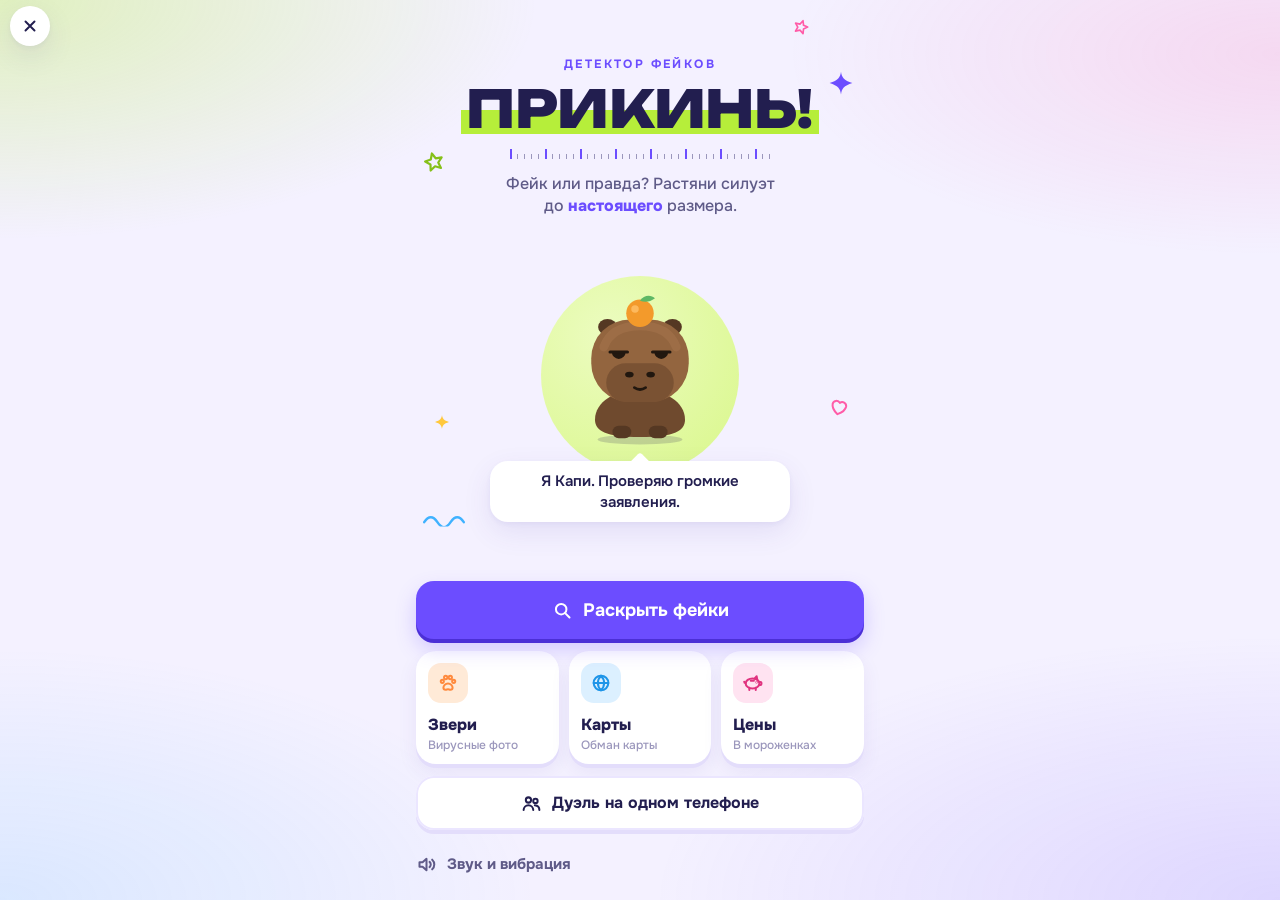
==== commit acd35432: "Replace the money mode with «Цены»: prices in understandable units, and fix the start screen - «День" ====
--- a/game/index.html
+++ b/game/index.html
@@ -5,6 +5,8 @@
   <meta name="viewport" content="width=device-width, initial-scale=1, maximum-scale=1, user-scalable=no, viewport-fit=cover">
   <meta name="theme-color" content="#f4f1ff">
   <title>Прикинь!</title>
+  <!-- Откуда брать контент: папка рядом с игрой или https-адрес папки на CDN (с CORS) -->
+  <meta name="prikin-content" content="content/">
   <!-- Шрифты лежат рядом с игрой (OFL 1.1), никаких внешних хостов -->
   <link rel="preload" href="fonts/unbounded.woff2" as="font" type="font/woff2" crossorigin>
   <link rel="preload" href="fonts/onest.woff2" as="font" type="font/woff2" crossorigin>
@@ -28,8 +30,8 @@
     <symbol id="i-paw" viewBox="0 0 24 24"><path d="M12 12.5c-3 0-5 2.7-5 4.7 0 1.4 1.1 2.1 2.4 2.1 1 0 1.6-.5 2.6-.5s1.6.5 2.6.5c1.3 0 2.4-.7 2.4-2.1 0-2-2-4.7-5-4.7z"/><circle cx="5.8" cy="10.2" r="1.7"/><circle cx="9.5" cy="6" r="1.8"/><circle cx="14.5" cy="6" r="1.8"/><circle cx="18.2" cy="10.2" r="1.7"/></symbol>
     <symbol id="i-globe" viewBox="0 0 24 24"><circle cx="12" cy="12" r="8"/><path d="M4 12h16M12 4c2.3 2.3 3.4 5 3.4 8s-1.1 5.7-3.4 8c-2.3-2.3-3.4-5-3.4-8s1.1-5.7 3.4-8z"/></symbol>
     <symbol id="i-map" viewBox="0 0 24 24"><path d="M3.5 6.5l5.5-2 6 2 5.5-2v13l-5.5 2-6-2-5.5 2z"/><path d="M9 4.5v13M15 6.5v13"/></symbol>
-    <symbol id="i-cash" viewBox="0 0 24 24"><rect x="3" y="6.5" width="18" height="11" rx="2"/><circle cx="12" cy="12" r="2.5"/><path d="M6.5 9.5h.01M17.5 14.5h.01"/></symbol>
-    <symbol id="i-coin" viewBox="0 0 24 24"><circle cx="12" cy="12" r="8.5"/><circle cx="12" cy="12" r="4.5"/></symbol>
+    <symbol id="i-piggy" viewBox="0 0 24 24"><ellipse cx="11.5" cy="12.5" rx="7.5" ry="5.5"/><path d="M19 10.8h1.2a1 1 0 0 1 1 1v1.4a1 1 0 0 1-1 1H19M13.6 7.3l2.4-2.6.6 3.3M8 17.3v2.4M15 17.3v2.4M9.6 9.6h3.4M4 12c-1 0-1.6-.6-1.6-1.4"/><circle cx="16" cy="11.2" r=".3"/></symbol>
+    <symbol id="i-tag" viewBox="0 0 24 24"><path d="M3.5 12.4V4.8c0-.7.6-1.3 1.3-1.3h7.6l8.3 8.3c.5.5.5 1.3 0 1.8l-7.3 7.3c-.5.5-1.3.5-1.8 0z"/><circle cx="8.3" cy="8.3" r="1.6"/></symbol>
     <symbol id="i-lock" viewBox="0 0 24 24"><rect x="5" y="11" width="14" height="9" rx="2"/><path d="M8 11V8a4 4 0 0 1 8 0v3"/></symbol>
     <symbol id="i-bolt" viewBox="0 0 24 24"><path d="M13 3L5.5 13.5H12L11 21l7.5-10.5H12z"/></symbol>
     <symbol id="i-trophy" viewBox="0 0 24 24"><path d="M8 4h8v5a4 4 0 0 1-8 0z"/><path d="M8 6H5a3 3 0 0 0 3 4M16 6h3a3 3 0 0 1-3 4M12 13v4M8.5 20h7M10 17h4"/></symbol>
@@ -83,7 +85,7 @@
       <div class="modes">
         <button class="tile" data-mode="animals" disabled><span class="chip-ic"><svg class="ic"><use href="#i-paw"/></svg></span><span>Звери<small>Вирусные фото</small></span></button>
         <button class="tile" data-mode="countries" disabled><span class="chip-ic"><svg class="ic"><use href="#i-globe"/></svg></span><span>Карты<small>Обман карты</small></span></button>
-        <button class="tile" data-mode="money" disabled><span class="chip-ic"><svg class="ic"><use href="#i-cash"/></svg></span><span>Деньги<small>Цена в купюрах</small></span></button>
+        <button class="tile" data-mode="prices" disabled><span class="chip-ic"><svg class="ic"><use href="#i-piggy"/></svg></span><span>Цены<small>В мороженках</small></span></button>
       </div>
       <button class="btn" id="btn-duel" disabled><svg class="ic"><use href="#i-duel"/></svg>Дуэль на одном телефоне</button>
       <div class="start-foot">
@@ -141,7 +143,7 @@
           <p id="res-fact"></p>
         </div>
         <div class="res-box res-tip" id="res-tip-box">
-          <div class="box-head"><svg class="ic"><use href="#i-bulb"/></svg><b>Факт</b></div>
+          <div class="box-head"><span class="box-ic" id="tip-ic"></span><b id="tip-title">Факт</b></div>
           <p id="res-tip"></p>
         </div>
         <button class="btn btn-primary btn-big" id="btn-next"><span>Дальше</span><svg class="ic"><use href="#i-arrow"/></svg></button>
--- a/game/css/style.css
+++ b/game/css/style.css
@@ -167,11 +167,13 @@
 @keyframes popIn { from { opacity: 0; transform: scale(.85); } }
 
 .start-hero {
+  --capy: min(36vw, 150px);
   position: relative; flex: 1 1 auto; display: flex; flex-direction: column; align-items: center; justify-content: center;
-  min-height: 0; padding: 6px 0;
-}
-/* лаймовый круг-сцена под Капи */
-.capy-hero { position: relative; width: min(36vw, 150px); cursor: pointer; }
+  min-height: 0; padding: 10px 0;
+}
+/* лаймовый круг-сцена под Капи. Размер Капи подбирает game.js → fitStart под высоту экрана:
+   не помещается с репликой снизу — реплика встаёт справа, совсем тесно — Капи без реплики */
+.capy-hero { position: relative; flex: 0 0 auto; width: var(--capy); margin-top: calc(var(--capy) * .14); cursor: pointer; }
 .capy-hero::before {
   content: ""; position: absolute; left: 50%; top: 52%; width: 132%; padding-top: 132%;
   transform: translate(-50%, -50%); border-radius: 50%;
@@ -179,7 +181,8 @@
 }
 .capy-hero svg { position: relative; }
 .hero-bubble {
-  position: relative; margin-top: 14px; max-width: 300px; padding: 10px 16px; border-radius: 18px;
+  position: relative; display: flex; align-items: center; justify-content: center;
+  margin-top: 14px; max-width: 300px; padding: 10px 16px; border-radius: 18px;
   background: var(--surface); box-shadow: var(--shadow);
   color: var(--text); font-size: 15px; font-weight: 600; line-height: 1.35; text-align: center;
   animation: popIn .4s .1s both var(--bounce);
@@ -188,6 +191,11 @@
   content: ""; position: absolute; top: -6px; left: 50%; width: 14px; height: 14px; margin-left: -7px;
   background: var(--surface); transform: rotate(45deg); border-radius: 3px 0 0 0;
 }
+#scr-start[data-hero="row"] .start-hero { flex-direction: row; }
+#scr-start[data-hero="row"] .capy-hero { margin: 0 calc(var(--capy) * .1) 0 calc(var(--capy) * .17); }
+#scr-start[data-hero="row"] .hero-bubble { flex: 0 1 230px; margin: 0; justify-content: flex-start; text-align: left; }
+#scr-start[data-hero="row"] .hero-bubble::before { top: 50%; left: -6px; margin: -7px 0 0; border-radius: 0 0 0 3px; }
+#scr-start[data-hero="solo"] .hero-bubble, #scr-start[data-hero="off"] .start-hero > * { display: none; }
 .start-btns { display: flex; flex-direction: column; gap: 12px; }
 .modes { display: flex; gap: 10px; }
 .tile {
@@ -204,7 +212,7 @@
 .tile > span:last-child { max-width: 100%; }
 .tile[data-mode="animals"] .chip-ic { --chip-bg: #ffead7; --chip: var(--orange); }
 .tile[data-mode="countries"] .chip-ic { --chip-bg: #dcf0ff; --chip: #1f95e8; }
-.tile[data-mode="money"] .chip-ic { --chip-bg: #dbf6e8; --chip: var(--green); }
+.tile[data-mode="prices"] .chip-ic { --chip-bg: #ffe3f1; --chip: var(--pink-text); }
 .start-foot { display: flex; align-items: center; justify-content: space-between; gap: 10px; min-height: 44px; }
 .start-foot .btn { padding: 0 10px; margin-left: -10px; }
 .record { margin: 0; color: var(--text-2); font-size: 13px; font-weight: 700; display: flex; align-items: center; gap: 6px; }
@@ -292,7 +300,8 @@
   touch-action: none;
 }
 .board.is-country { --tint: var(--board-c, #dcefff); }
-.board.is-money { --tint: var(--board-m, #dbf6e8); }
+.board.is-price { --tint: var(--board-p, #ffe4f1); }
+.board.is-price .ruler { display: none; }
 .bglow { position: absolute; inset: 0; pointer-events: none; background: radial-gradient(80% 50% at 50% 0%, rgba(255, 255, 255, .55), rgba(255, 255, 255, 0)); }
 .board.boss { box-shadow: inset 0 0 0 3px var(--orange), 0 0 0 5px rgba(255, 138, 61, .18), var(--shadow); }
 .bsvg { position: absolute; left: 0; top: 0; overflow: hidden; }
@@ -305,6 +314,20 @@
 .item.guess.active .ol path { stroke-width: 6; }
 .item.truth path { fill: rgba(108, 77, 255, .16); stroke: var(--violet); stroke-width: 3; stroke-dasharray: 9 6; vector-effect: non-scaling-stroke; }
 .item.truth.slam { transform-box: fill-box; transform-origin: center; animation: truthIn .5s var(--bounce); }
+/* Цены — столбики: тёмный — понятная единица, лаймовый — догадка с делениями по одной единице,
+   каждое десятое деление жирнее; под землёй — картинки и ценники */
+.item.ref .pillar { fill: var(--ref); }
+.item.guess .pillar { fill: var(--lime); stroke: var(--text); stroke-width: 3; }
+.item.g2 .pillar { fill: var(--pink); }
+.item.guess .tick { fill: none; stroke: rgba(34, 30, 79, .22); stroke-width: 1.5; }
+.item.guess .tick.major { stroke: rgba(34, 30, 79, .5); stroke-width: 2; }
+.item.truth .pillar { fill: rgba(108, 77, 255, .14); stroke: var(--violet); stroke-width: 3; stroke-dasharray: 9 6; }
+.ptag {
+  position: absolute; left: 0; top: 0; display: none; pointer-events: none; white-space: nowrap;
+  padding: 2px 8px; border-radius: 8px; background: #fff; box-shadow: 0 2px 6px rgba(34, 30, 79, .1);
+  font-size: 13px; font-weight: 800; font-variant-numeric: tabular-nums; color: var(--text);
+}
+.board.is-price .ptag { display: block; }
 @keyframes truthIn { from { opacity: 0; transform: scale(1.12); } }
 
 .chip-ref {
@@ -369,7 +392,6 @@
 }
 .verdict.is-fake { color: var(--red); }
 .verdict.is-true { color: var(--green); }
-.verdict.is-calc { color: var(--violet); }
 .verdict.show { animation: stamp 1.35s var(--ease) forwards; }
 @keyframes stamp {
   0% { opacity: 0; transform: translate(-50%, -50%) rotate(-7deg) scale(1.8); }
@@ -402,7 +424,6 @@
   background: #ffe4e7; color: #e5384b;
 }
 .res-badge.is-true { background: #dbf6e8; color: #0f9a5b; }
-.res-badge.is-calc { background: var(--violet-soft); color: var(--violet); }
 .res-sub { margin-top: 8px; font-size: 17px; font-weight: 800; line-height: 1.3; }
 .res-side { text-align: right; flex: 0 0 auto; }
 .res-score { font: 800 40px/1 var(--display); font-variant-numeric: tabular-nums; white-space: nowrap; letter-spacing: -.02em; }
@@ -423,7 +444,10 @@
 .u-row { flex: 1; min-width: 0; display: flex; flex-wrap: wrap; align-items: flex-end; gap: 6px 4px; color: var(--ref); }
 .u { display: block; flex: 0 0 auto; overflow: hidden; animation: uIn .35s both var(--bounce); }
 .u-ic { display: block; }
-.u-ic.u-money { width: 28px; height: 28px; color: var(--green); stroke-width: 2.2; }
+/* в ценах — «= почти 2 месяца без мороженого» и значки рядами по десять */
+.u-save { display: flex; align-items: center; gap: 7px; margin-top: 6px; font-size: 16px; font-weight: 800; line-height: 1.3; color: var(--pink-text); }
+.u-save .ic { width: 20px; height: 20px; stroke-width: 2.2; }
+.u-row.tens .u:nth-child(10n+5) { margin-right: 6px; }
 .u-n { flex: 0 0 auto; padding: 4px 9px; border-radius: 10px; background: #fff; color: var(--violet); font: 800 15px/1.2 var(--display); white-space: nowrap; }
 .u-note { margin-top: 6px; font-size: 12px; font-weight: 600; color: var(--text-3); }
 @keyframes uIn { from { opacity: 0; transform: translateY(8px) scale(.5); } }
@@ -440,12 +464,14 @@
 .box-head b { font-size: 12px; font-weight: 800; letter-spacing: .08em; text-transform: uppercase; }
 .res-fact .box-head { color: #e5384b; }
 .res-fact.is-true .box-head { color: #0f9a5b; }
-.res-fact.is-calc .box-head { color: var(--violet); }
 .box-name { margin-left: auto; padding: 3px 9px; border-radius: 8px; background: #fff; color: var(--text-2); font-size: 12px; font-weight: 700; }
 .res-box p { margin: 6px 0 0; font-size: 15px; line-height: 1.4; color: var(--text); }
 .res-tip { background: #fff6dc; }
 .res-tip .box-head { color: #d08700; }
 .res-tip p { color: var(--text-2); font-size: 14px; }
+.res-tip.is-save { background: #ffeaf4; }
+.res-tip.is-save .box-head { color: var(--pink-text); }
+.res-tip.is-save p { color: var(--text); }
 .sheet .btn { width: 100%; margin-top: 14px; }
 
 /* ---------- Заставка раунда: яркий фиолетовый экран ---------- */
@@ -556,11 +582,15 @@
   font-size: 13px; font-weight: 600; animation: fadeIn .2s;
 }
 
+/* невысокий экран (или открытая адресная строка): шапка поднимается к крестику */
+@media (max-height: 820px) {
+  #scr-start { padding-top: calc(var(--safe-top) + 22px); }
+  .dd1 { top: calc(var(--safe-top) + 34px); }
+  .dd2 { top: calc(var(--safe-top) + 118px); }
+}
 @media (max-height: 700px) {
-  #scr-start { padding-top: calc(var(--safe-top) + 52px); }
   .logo { margin-top: 8px; }
   .tagline { margin-top: 10px; font-size: 14px; }
-  .capy-hero { width: min(26vw, 104px); }
   .tile { min-height: 80px; gap: 8px; }
   .tile small { display: none; }
   .chip-ic { width: 34px; height: 34px; flex-basis: 34px; border-radius: 11px; }
@@ -570,8 +600,10 @@
   .res-box p { font-size: 14px; }
 }
 @media (max-height: 680px) {
-  .hero-bubble { display: none; }
   .dd3, .dd4, .dd5 { display: none; }
+}
+@media (max-width: 340px) {
+  .dd2, .dd6 { display: none; }
 }
 @media (max-height: 600px) {
   .event .ev-text { display: none; }
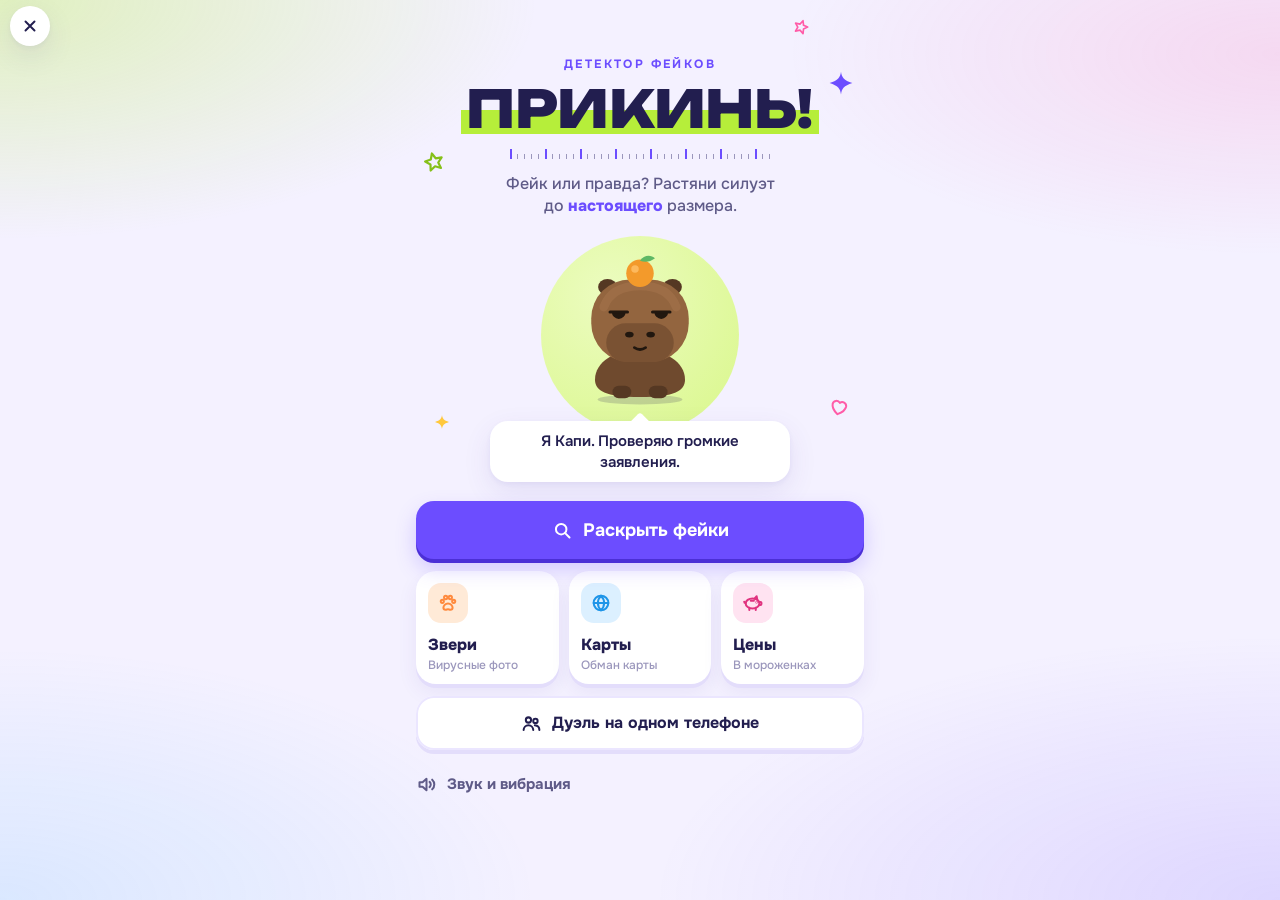
==== commit ef932225: "Bust the WebView cache for styles and scripts; more room for the sandbox bar Co-Authored-By: Claude " ====
--- a/game/index.html
+++ b/game/index.html
@@ -10,7 +10,7 @@
   <!-- Шрифты лежат рядом с игрой (OFL 1.1), никаких внешних хостов -->
   <link rel="preload" href="fonts/unbounded.woff2" as="font" type="font/woff2" crossorigin>
   <link rel="preload" href="fonts/onest.woff2" as="font" type="font/woff2" crossorigin>
-  <link rel="stylesheet" href="css/style.css">
+  <link rel="stylesheet" href="css/style.css?v=4">
 </head>
 <body>
   <!-- Иконки игры: свои векторы, рисуются цветом текста -->
@@ -230,15 +230,15 @@
   <canvas id="fx" aria-hidden="true"></canvas>
   <div class="toast" id="toast" hidden></div>
 
-  <script src="js/util.js"></script>
-  <script src="js/bridge.js"></script>
-  <script src="js/sound.js"></script>
-  <script src="js/capy.js"></script>
-  <script src="js/fx.js"></script>
-  <script src="js/assets.js"></script>
-  <script src="js/content.js"></script>
-  <script src="js/board.js"></script>
-  <script src="js/share.js"></script>
-  <script src="js/game.js"></script>
+  <script src="js/util.js?v=4"></script>
+  <script src="js/bridge.js?v=4"></script>
+  <script src="js/sound.js?v=4"></script>
+  <script src="js/capy.js?v=4"></script>
+  <script src="js/fx.js?v=4"></script>
+  <script src="js/assets.js?v=4"></script>
+  <script src="js/content.js?v=4"></script>
+  <script src="js/board.js?v=4"></script>
+  <script src="js/share.js?v=4"></script>
+  <script src="js/game.js?v=4"></script>
 </body>
 </html>
--- a/game/css/style.css
+++ b/game/css/style.css
@@ -47,6 +47,9 @@
   --app-btn: 56px;
   --safe-top: env(safe-area-inset-top, 0px);
   --safe-bottom: env(safe-area-inset-bottom, 0px);
+  /* песочница и приложение рисуют свои кнопки поверх WebView: справа сверху и полосу снизу */
+  --host-right: 92px;
+  --host-bottom: 80px;
 }
 
 * { box-sizing: border-box; -webkit-tap-highlight-color: transparent; }
@@ -89,7 +92,7 @@
 .screen {
   position: fixed; inset: 0; z-index: 1;
   display: flex; flex-direction: column;
-  padding: calc(var(--safe-top) + 8px) 16px calc(var(--safe-bottom) + 14px);
+  padding: calc(var(--safe-top) + 8px) 16px calc(var(--safe-bottom) + var(--host-bottom) + 14px);
   max-width: 480px; margin: 0 auto;
 }
 .screen.scroll { overflow-y: auto; -webkit-overflow-scrolling: touch; padding-top: calc(var(--safe-top) + 64px); }
@@ -239,7 +242,7 @@
 @keyframes nudge { 0%, 100% { transform: none; } 25% { transform: translateX(-3px); } 75% { transform: translateX(3px); } }
 
 /* ---------- HUD ---------- */
-.hud { display: flex; align-items: center; gap: 10px; height: 42px; margin-left: var(--app-btn); }
+.hud { display: flex; align-items: center; gap: 10px; height: 42px; margin-left: var(--app-btn); margin-right: var(--host-right); }
 .dots { flex: 1; display: flex; gap: 5px; }
 .dots i { flex: 1; height: 8px; border-radius: 4px; background: rgba(34, 30, 79, .1); transition: background-color .3s; }
 .dots i.boss { background: rgba(255, 138, 61, .35); }
@@ -410,7 +413,7 @@
 .sheet-inner {
   position: relative; pointer-events: auto; width: 100%; max-width: 480px;
   background: var(--surface); border-radius: 28px 28px 0 0;
-  padding: 24px 16px calc(var(--safe-bottom) + 14px);
+  padding: 24px 16px calc(var(--safe-bottom) + var(--host-bottom) + 14px);
   box-shadow: 0 -16px 40px rgba(76, 56, 170, .18);
   animation: sheetUp .4s var(--ease);
   max-height: 70vh; overflow-y: auto;
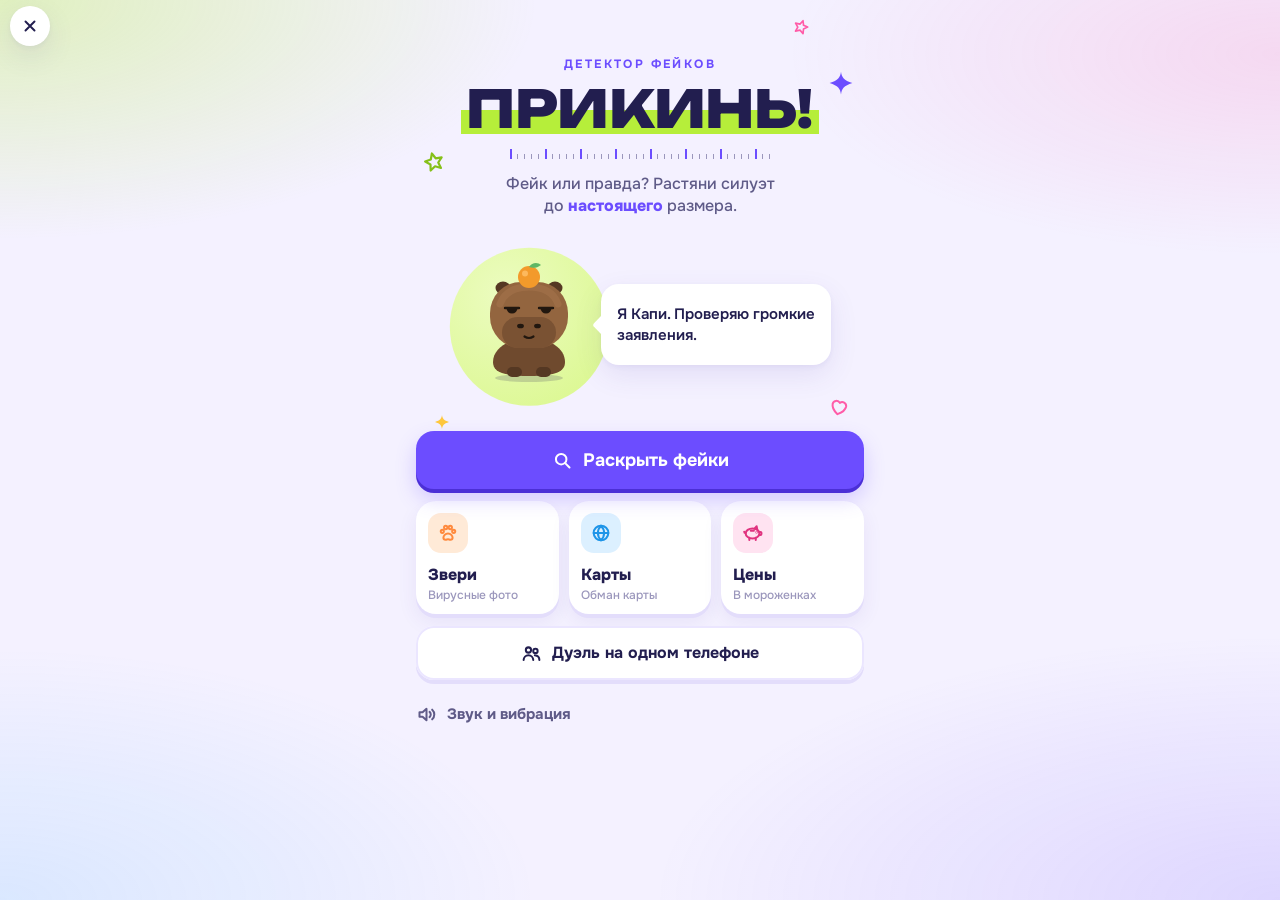
==== commit 07bef7bf: "More room at the bottom for the sandbox panel Co-Authored-By: Claude Opus 5.5 <noreply@anthropic.com" ====
--- a/game/index.html
+++ b/game/index.html
@@ -10,7 +10,7 @@
   <!-- Шрифты лежат рядом с игрой (OFL 1.1), никаких внешних хостов -->
   <link rel="preload" href="fonts/unbounded.woff2" as="font" type="font/woff2" crossorigin>
   <link rel="preload" href="fonts/onest.woff2" as="font" type="font/woff2" crossorigin>
-  <link rel="stylesheet" href="css/style.css?v=4">
+  <link rel="stylesheet" href="css/style.css?v=5">
 </head>
 <body>
   <!-- Иконки игры: свои векторы, рисуются цветом текста -->
@@ -230,15 +230,15 @@
   <canvas id="fx" aria-hidden="true"></canvas>
   <div class="toast" id="toast" hidden></div>
 
-  <script src="js/util.js?v=4"></script>
-  <script src="js/bridge.js?v=4"></script>
-  <script src="js/sound.js?v=4"></script>
-  <script src="js/capy.js?v=4"></script>
-  <script src="js/fx.js?v=4"></script>
-  <script src="js/assets.js?v=4"></script>
-  <script src="js/content.js?v=4"></script>
-  <script src="js/board.js?v=4"></script>
-  <script src="js/share.js?v=4"></script>
-  <script src="js/game.js?v=4"></script>
+  <script src="js/util.js?v=5"></script>
+  <script src="js/bridge.js?v=5"></script>
+  <script src="js/sound.js?v=5"></script>
+  <script src="js/capy.js?v=5"></script>
+  <script src="js/fx.js?v=5"></script>
+  <script src="js/assets.js?v=5"></script>
+  <script src="js/content.js?v=5"></script>
+  <script src="js/board.js?v=5"></script>
+  <script src="js/share.js?v=5"></script>
+  <script src="js/game.js?v=5"></script>
 </body>
 </html>
--- a/game/css/style.css
+++ b/game/css/style.css
@@ -49,7 +49,7 @@
   --safe-bottom: env(safe-area-inset-bottom, 0px);
   /* песочница и приложение рисуют свои кнопки поверх WebView: справа сверху и полосу снизу */
   --host-right: 92px;
-  --host-bottom: 80px;
+  --host-bottom: 150px;
 }
 
 * { box-sizing: border-box; -webkit-tap-highlight-color: transparent; }
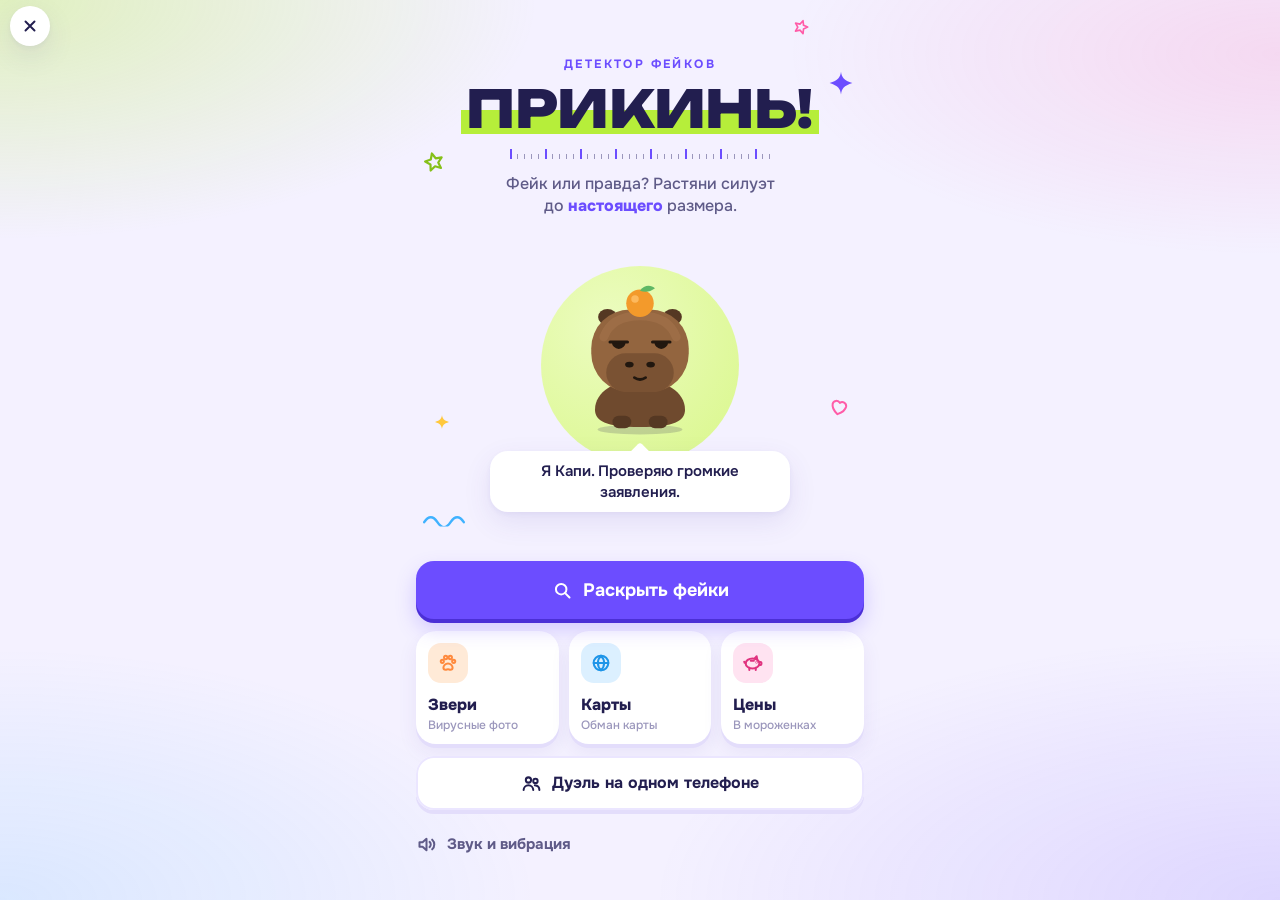
==== commit 42863b14: "Bigger board: the controls go back to the bottom of the screen Co-Authored-By: Claude Opus 5.5 <nore" ====
--- a/game/index.html
+++ b/game/index.html
@@ -10,7 +10,7 @@
   <!-- Шрифты лежат рядом с игрой (OFL 1.1), никаких внешних хостов -->
   <link rel="preload" href="fonts/unbounded.woff2" as="font" type="font/woff2" crossorigin>
   <link rel="preload" href="fonts/onest.woff2" as="font" type="font/woff2" crossorigin>
-  <link rel="stylesheet" href="css/style.css?v=5">
+  <link rel="stylesheet" href="css/style.css?v=8">
 </head>
 <body>
   <!-- Иконки игры: свои векторы, рисуются цветом текста -->
@@ -230,15 +230,15 @@
   <canvas id="fx" aria-hidden="true"></canvas>
   <div class="toast" id="toast" hidden></div>
 
-  <script src="js/util.js?v=5"></script>
-  <script src="js/bridge.js?v=5"></script>
-  <script src="js/sound.js?v=5"></script>
-  <script src="js/capy.js?v=5"></script>
-  <script src="js/fx.js?v=5"></script>
-  <script src="js/assets.js?v=5"></script>
-  <script src="js/content.js?v=5"></script>
-  <script src="js/board.js?v=5"></script>
-  <script src="js/share.js?v=5"></script>
-  <script src="js/game.js?v=5"></script>
+  <script src="js/util.js?v=8"></script>
+  <script src="js/bridge.js?v=8"></script>
+  <script src="js/sound.js?v=8"></script>
+  <script src="js/capy.js?v=8"></script>
+  <script src="js/fx.js?v=8"></script>
+  <script src="js/assets.js?v=8"></script>
+  <script src="js/content.js?v=8"></script>
+  <script src="js/board.js?v=8"></script>
+  <script src="js/share.js?v=8"></script>
+  <script src="js/game.js?v=8"></script>
 </body>
 </html>
--- a/game/css/style.css
+++ b/game/css/style.css
@@ -49,7 +49,7 @@
   --safe-bottom: env(safe-area-inset-bottom, 0px);
   /* песочница и приложение рисуют свои кнопки поверх WebView: справа сверху и полосу снизу */
   --host-right: 92px;
-  --host-bottom: 150px;
+  --host-bottom: 20px;
 }
 
 * { box-sizing: border-box; -webkit-tap-highlight-color: transparent; }
@@ -198,6 +198,11 @@
 #scr-start[data-hero="row"] .capy-hero { margin: 0 calc(var(--capy) * .1) 0 calc(var(--capy) * .17); }
 #scr-start[data-hero="row"] .hero-bubble { flex: 0 1 230px; margin: 0; justify-content: flex-start; text-align: left; }
 #scr-start[data-hero="row"] .hero-bubble::before { top: 50%; left: -6px; margin: -7px 0 0; border-radius: 0 0 0 3px; }
+#scr-start.ev-short .ev-text, #scr-start.ev-off .event { display: none; }
+#scr-start.compact .ruler-deco, #scr-start.compact .tile small { display: none; }
+#scr-start.compact .tagline { margin-top: 8px; font-size: 14px; }
+#scr-start.compact .logo { margin-top: 6px; }
+#scr-start.compact .tile { min-height: 74px; gap: 6px; }
 #scr-start[data-hero="solo"] .hero-bubble, #scr-start[data-hero="off"] .start-hero > * { display: none; }
 .start-btns { display: flex; flex-direction: column; gap: 12px; }
 .modes { display: flex; gap: 10px; }
@@ -409,14 +414,20 @@
 .btn-go { flex: 1; min-height: 54px; padding: 0 10px; font-size: 18px; }
 
 /* ---------- Результат раунда ---------- */
-.sheet { position: fixed; left: 0; right: 0; bottom: 0; z-index: 20; display: flex; justify-content: center; pointer-events: none; }
+/* Разбор раунда ложится поверх всего экрана: подложка на всю видимую высоту (--app-h считает game.js
+   по visualViewport — в песочнице WebView бывает выше видимой части), лист прижат к её низу */
+.sheet {
+  position: fixed; left: 0; right: 0; top: 0; height: var(--app-h, 100%); z-index: 20;
+  display: flex; align-items: flex-end; justify-content: center;
+  background: rgba(34, 30, 79, .32); animation: fadeIn .25s;
+}
 .sheet-inner {
   position: relative; pointer-events: auto; width: 100%; max-width: 480px;
   background: var(--surface); border-radius: 28px 28px 0 0;
-  padding: 24px 16px calc(var(--safe-bottom) + var(--host-bottom) + 14px);
+  padding: 24px 16px 0;
   box-shadow: 0 -16px 40px rgba(76, 56, 170, .18);
   animation: sheetUp .4s var(--ease);
-  max-height: 70vh; overflow-y: auto;
+  max-height: calc(var(--app-h, 100vh) - var(--safe-top) - 56px); overflow-y: auto;
 }
 .sheet-inner::before { content: ""; position: absolute; top: 9px; left: 50%; width: 40px; height: 5px; margin-left: -20px; border-radius: 3px; background: var(--surface-3); }
 @keyframes sheetUp { from { transform: translateY(100%); } }
@@ -475,7 +486,9 @@
 .res-tip.is-save { background: #ffeaf4; }
 .res-tip.is-save .box-head { color: var(--pink-text); }
 .res-tip.is-save p { color: var(--text); }
+/* «Дальше» всегда на виду: прилипает к низу листа, даже если разбор длинный */
 .sheet .btn { width: 100%; margin-top: 14px; }
+.sheet #btn-next { position: sticky; bottom: 0; margin-bottom: calc(var(--safe-bottom) + 14px); box-shadow: 0 4px 0 var(--violet-deep), 0 -10px 18px 6px #fff; }
 
 /* ---------- Заставка раунда: яркий фиолетовый экран ---------- */
 .intro {
